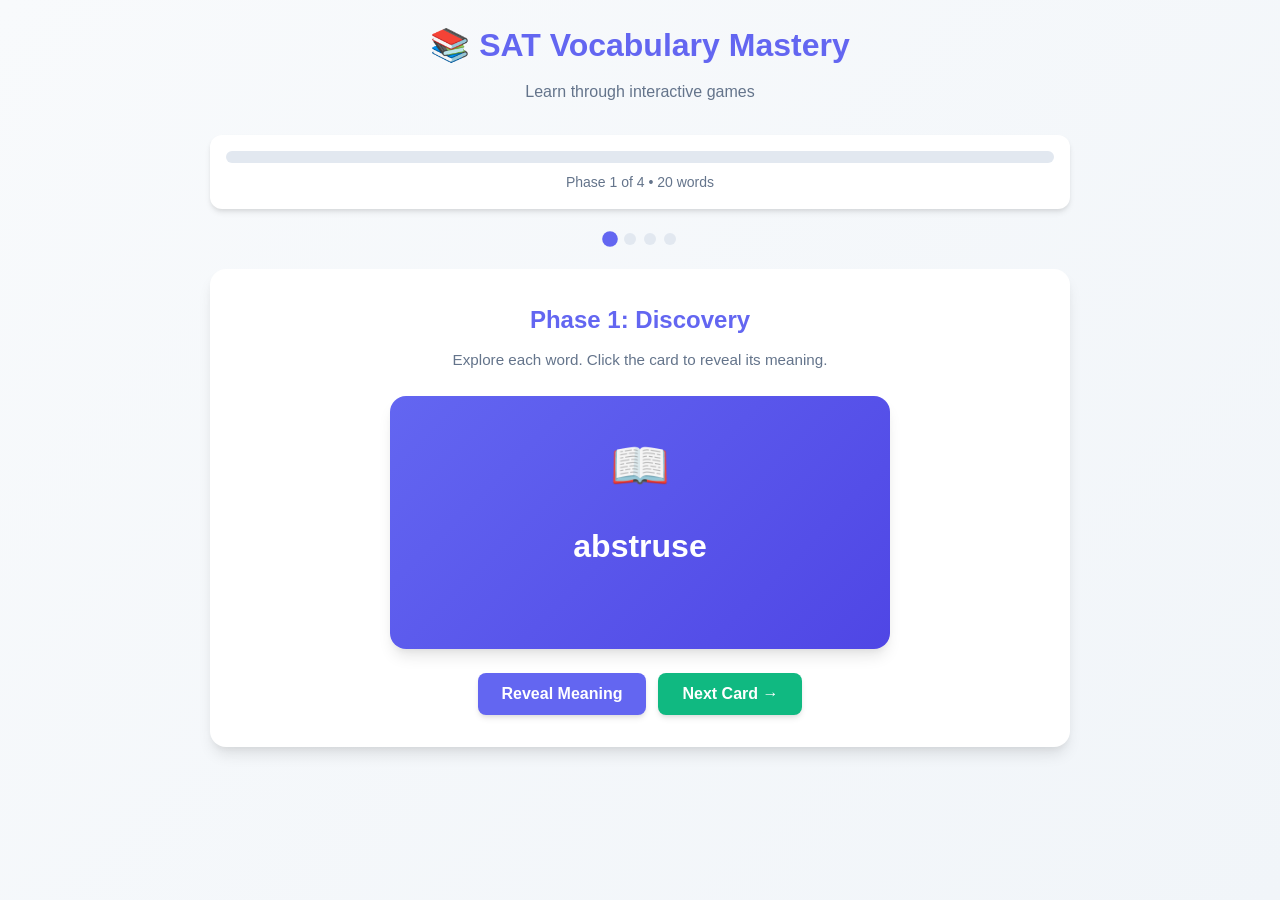
==== index.html @ adce5c11 "Initial commit: SAT vocabulary game with 4 learning phases - Phase 1: Discovery (flashcards with exa" ====
<!doctype html>
<html lang="en">
  <head>
    <meta charset="UTF-8" />
    <meta name="viewport" content="width=device-width, initial-scale=1.0" />
    <title>SAT Vocabulary Mastery</title>
    <style>
      * {
        margin: 0;
        padding: 0;
        box-sizing: border-box;
      }

      :root {
        --indigo: #6366f1;
        --indigo-dark: #4f46e5;
        --slate: #64748b;
        --slate-light: #94a3b8;
        --emerald: #10b981;
        --emerald-dark: #059669;
        --white: #ffffff;
        --gray-50: #f8fafc;
        --gray-100: #f1f5f9;
        --gray-200: #e2e8f0;
        --gray-800: #1e293b;
        --shadow:
          0 4px 6px -1px rgba(0, 0, 0, 0.1), 0 2px 4px -1px rgba(0, 0, 0, 0.06);
        --shadow-lg:
          0 10px 15px -3px rgba(0, 0, 0, 0.1),
          0 4px 6px -2px rgba(0, 0, 0, 0.05);
      }

      body {
        font-family:
          -apple-system, BlinkMacSystemFont, "Segoe UI", Roboto,
          "Helvetica Neue", Arial, sans-serif;
        background: linear-gradient(
          135deg,
          var(--gray-50) 0%,
          var(--gray-100) 100%
        );
        color: var(--gray-800);
        min-height: 100vh;
        line-height: 1.6;
      }

      .container {
        max-width: 900px;
        margin: 0 auto;
        padding: 20px;
      }

      header {
        text-align: center;
        margin-bottom: 30px;
      }

      h1 {
        color: var(--indigo);
        font-size: 2rem;
        margin-bottom: 8px;
      }

      .subtitle {
        color: var(--slate);
        font-size: 1rem;
      }

      .progress-container {
        background: var(--white);
        border-radius: 12px;
        padding: 16px;
        margin-bottom: 24px;
        box-shadow: var(--shadow);
      }

      .progress-bar {
        height: 12px;
        background: var(--gray-200);
        border-radius: 6px;
        overflow: hidden;
        margin-bottom: 8px;
      }

      .progress-fill {
        height: 100%;
        background: linear-gradient(90deg, var(--indigo), var(--emerald));
        border-radius: 6px;
        transition: width 0.4s ease;
        width: 0%;
      }

      .progress-text {
        text-align: center;
        color: var(--slate);
        font-size: 0.875rem;
        font-weight: 500;
      }

      .phase-indicator {
        display: flex;
        justify-content: center;
        gap: 8px;
        margin-bottom: 24px;
        flex-wrap: wrap;
      }

      .phase-dot {
        width: 12px;
        height: 12px;
        border-radius: 50%;
        background: var(--gray-200);
        transition: all 0.3s ease;
      }

      .phase-dot.active {
        background: var(--indigo);
        transform: scale(1.3);
      }

      .phase-dot.completed {
        background: var(--emerald);
      }

      .game-area {
        background: var(--white);
        border-radius: 16px;
        padding: 32px;
        box-shadow: var(--shadow-lg);
        min-height: 400px;
        margin-bottom: 24px;
      }

      .phase-title {
        color: var(--indigo);
        font-size: 1.5rem;
        margin-bottom: 8px;
        text-align: center;
      }

      .phase-description {
        color: var(--slate);
        text-align: center;
        margin-bottom: 24px;
        font-size: 0.95rem;
      }

      .btn {
        background: var(--indigo);
        color: var(--white);
        border: none;
        padding: 12px 24px;
        border-radius: 8px;
        font-size: 1rem;
        font-weight: 600;
        cursor: pointer;
        transition: all 0.2s ease;
        box-shadow: var(--shadow);
      }

      .btn:hover {
        background: var(--indigo-dark);
        transform: translateY(-2px);
        box-shadow: var(--shadow-lg);
      }

      .btn:active {
        transform: translateY(0);
      }

      .btn-secondary {
        background: var(--slate);
      }

      .btn-secondary:hover {
        background: var(--slate-light);
      }

      .btn-success {
        background: var(--emerald);
      }

      .btn-success:hover {
        background: var(--emerald-dark);
      }

      .btn:disabled {
        opacity: 0.5;
        cursor: not-allowed;
        transform: none;
      }

      .card-container {
        display: flex;
        justify-content: center;
        margin-bottom: 24px;
      }

      .flashcard {
        width: 100%;
        max-width: 500px;
        background: linear-gradient(
          135deg,
          var(--indigo) 0%,
          var(--indigo-dark) 100%
        );
        border-radius: 16px;
        padding: 32px;
        color: var(--white);
        text-align: center;
        cursor: pointer;
        transition:
          transform 0.3s ease,
          box-shadow 0.3s ease;
        box-shadow: var(--shadow-lg);
        min-height: 250px;
        display: flex;
        flex-direction: column;
        justify-content: center;
        align-items: center;
      }

      .flashcard:hover {
        transform: scale(1.02);
        box-shadow:
          0 20px 25px -5px rgba(0, 0, 0, 0.1),
          0 10px 10px -5px rgba(0, 0, 0, 0.04);
      }

      .flashcard-emoji {
        font-size: 3rem;
        margin-bottom: 16px;
      }

      .flashcard-word {
        font-size: 2rem;
        font-weight: 700;
        margin-bottom: 16px;
      }

      .flashcard-meaning {
        font-size: 1.1rem;
        opacity: 0;
        max-height: 0;
        overflow: hidden;
        transition:
          opacity 0.4s ease,
          max-height 0.4s ease;
      }

      .flashcard-meaning.revealed {
        opacity: 1;
        max-height: 200px;
      }

      .flashcard-examples {
        margin-top: 16px;
        padding-top: 12px;
        border-top: 1px solid rgba(255, 255, 255, 0.1);
        max-height: 0;
        overflow: hidden;
        opacity: 0;
        transition:
          opacity 0.4s ease,
          max-height 0.4s ease;
      }

      .flashcard-meaning.revealed + .flashcard-examples,
      .flashcard-examples.revealed {
        opacity: 1;
        max-height: 300px;
      }

      .example {
        font-size: 0.9rem;
        color: rgba(255, 255, 255, 0.7);
        font-style: italic;
        margin-bottom: 8px;
        padding: 8px 12px;
        background: rgba(255, 255, 255, 0.05);
        border-radius: 8px;
      }

      .matching-container {
        display: grid;
        grid-template-columns: 1fr 1fr;
        gap: 16px;
        margin-bottom: 24px;
      }

      @media (max-width: 640px) {
        .matching-container {
          grid-template-columns: 1fr;
        }
      }

      .matching-column {
        display: flex;
        flex-direction: column;
        gap: 12px;
      }

      .matching-item {
        background: var(--gray-50);
        border: 2px solid var(--gray-200);
        border-radius: 8px;
        padding: 12px 16px;
        cursor: pointer;
        transition: all 0.2s ease;
        text-align: center;
        font-weight: 500;
      }

      .matching-item:hover {
        border-color: var(--indigo);
        transform: translateY(-2px);
        box-shadow: var(--shadow);
      }

      .matching-item.selected {
        border-color: var(--indigo);
        background: var(--indigo);
        color: var(--white);
      }

      .matching-item.matched {
        border-color: var(--emerald);
        background: var(--emerald);
        color: var(--white);
        opacity: 0.6;
        pointer-events: none;
      }

      .sentence-container {
        background: var(--gray-50);
        border-radius: 12px;
        padding: 24px;
        margin-bottom: 24px;
      }

      .sentence-text {
        font-size: 1.1rem;
        line-height: 1.8;
        margin-bottom: 16px;
      }

      .blank-input {
        width: 100%;
        padding: 12px 16px;
        border: 2px solid var(--gray-200);
        border-radius: 8px;
        font-size: 1rem;
        transition: border-color 0.2s ease;
        margin-bottom: 16px;
      }

      .blank-input:focus {
        outline: none;
        border-color: var(--indigo);
      }

      .blank-input.correct {
        border-color: var(--emerald);
        background: #d1fae5;
      }

      .blank-input.incorrect {
        border-color: #ef4444;
        background: #fee2e2;
      }

      .quiz-option {
        background: var(--gray-50);
        border: 2px solid var(--gray-200);
        border-radius: 8px;
        padding: 16px;
        margin-bottom: 12px;
        cursor: pointer;
        transition: all 0.2s ease;
        font-weight: 500;
      }

      .quiz-option:hover {
        border-color: var(--indigo);
        transform: translateX(4px);
        box-shadow: var(--shadow);
      }

      .quiz-option.selected {
        border-color: var(--indigo);
        background: var(--indigo);
        color: var(--white);
      }

      .quiz-option.correct {
        border-color: var(--emerald);
        background: var(--emerald);
        color: var(--white);
      }

      .quiz-option.incorrect {
        border-color: #ef4444;
        background: #fee2e2;
        color: #991b1b;
      }

      .quiz-question {
        font-size: 1.2rem;
        margin-bottom: 16px;
        color: var(--gray-800);
      }

      .feedback {
        padding: 12px 16px;
        border-radius: 8px;
        margin-top: 16px;
        font-weight: 500;
        text-align: center;
        opacity: 0;
        transition: opacity 0.3s ease;
      }

      .feedback.show {
        opacity: 1;
      }

      .feedback.correct {
        background: #d1fae5;
        color: #065f46;
      }

      .feedback.incorrect {
        background: #fee2e2;
        color: #991b1b;
      }

      .controls {
        display: flex;
        justify-content: center;
        gap: 12px;
        margin-top: 24px;
        flex-wrap: wrap;
      }

      .report-container {
        text-align: center;
      }

      .score-circle {
        width: 150px;
        height: 150px;
        border-radius: 50%;
        background: conic-gradient(
          var(--emerald) calc(var(--score) * 1%),
          var(--gray-200) 0
        );
        margin: 0 auto 24px;
        display: flex;
        align-items: center;
        justify-content: center;
        position: relative;
      }

      .score-circle::before {
        content: "";
        position: absolute;
        width: 120px;
        height: 120px;
        background: var(--white);
        border-radius: 50%;
      }

      .score-value {
        position: relative;
        font-size: 2.5rem;
        font-weight: 700;
        color: var(--indigo);
      }

      .report-section {
        background: var(--gray-50);
        border-radius: 12px;
        padding: 20px;
        margin-bottom: 16px;
        text-align: left;
      }

      .report-section h3 {
        color: var(--indigo);
        margin-bottom: 12px;
        font-size: 1.1rem;
      }

      .word-to-review {
        background: var(--white);
        border-left: 4px solid #ef4444;
        padding: 8px 12px;
        margin-bottom: 8px;
        border-radius: 4px;
      }

      .error-message {
        background: #fee2e2;
        color: #991b1b;
        padding: 16px;
        border-radius: 8px;
        margin-bottom: 24px;
        text-align: center;
      }

      .loading {
        text-align: center;
        padding: 60px 20px;
        color: var(--slate);
      }

      .spinner {
        width: 40px;
        height: 40px;
        border: 4px solid var(--gray-200);
        border-top-color: var(--indigo);
        border-radius: 50%;
        margin: 0 auto 16px;
        animation: spin 1s linear infinite;
      }

      @keyframes spin {
        to {
          transform: rotate(360deg);
        }
      }

      .hidden {
        display: none;
      }

      @media (max-width: 640px) {
        h1 {
          font-size: 1.5rem;
        }
        .game-area {
          padding: 20px;
        }
        .flashcard-word {
          font-size: 1.5rem;
        }
      }
    </style>
  </head>
  <body>
    <div class="container">
      <header>
        <h1>📚 SAT Vocabulary Mastery</h1>
        <p class="subtitle">Learn through interactive games</p>
      </header>

      <div class="progress-container">
        <div class="progress-bar">
          <div class="progress-fill" id="progressFill"></div>
        </div>
        <div class="progress-text" id="progressText">Loading...</div>
      </div>

      <div class="phase-indicator" id="phaseIndicator">
        <div class="phase-dot" data-phase="1"></div>
        <div class="phase-dot" data-phase="2"></div>
        <div class="phase-dot" data-phase="3"></div>
        <div class="phase-dot" data-phase="4"></div>
      </div>

      <div class="game-area" id="gameArea">
        <div class="loading" id="loadingState">
          <div class="spinner"></div>
          <p>Loading vocabulary...</p>
        </div>

        <div class="error-message hidden" id="errorMessage">
          <p>
            Failed to load vocabulary data. Please make sure vocab.json exists.
          </p>
          <button class="btn btn-secondary" onclick="location.reload()">
            Retry
          </button>
        </div>

        <div id="phaseContent" class="hidden">
          <h2 class="phase-title" id="phaseTitle"></h2>
          <p class="phase-description" id="phaseDescription"></p>

          <div id="phase1Content" class="hidden">
            <div class="card-container">
              <div class="flashcard" id="flashcard">
                <div class="flashcard-emoji" id="flashcardEmoji">📖</div>
                <div class="flashcard-word" id="flashcardWord"></div>
                <div class="flashcard-meaning" id="flashcardMeaning"></div>
                <div class="flashcard-examples" id="flashcardExamples"></div>
              </div>
            </div>
            <div class="controls">
              <button class="btn" id="revealBtn">Reveal Meaning</button>
              <button class="btn btn-success" id="nextCardBtn">
                Next Card →
              </button>
            </div>
          </div>

          <div id="phase2Content" class="hidden">
            <div class="matching-container">
              <div class="matching-column" id="wordsColumn"></div>
              <div class="matching-column" id="definitionsColumn"></div>
            </div>
            <div class="feedback" id="matchingFeedback"></div>
            <div class="controls">
              <button class="btn btn-success" id="checkMatchBtn">
                Check Matches
              </button>
            </div>
          </div>

          <div id="phase3Content" class="hidden">
            <div class="sentence-container">
              <p class="sentence-text" id="sentenceText"></p>
              <input
                type="text"
                class="blank-input"
                id="blankInput"
                placeholder="Type the word..."
              />
              <div class="feedback" id="sentenceFeedback"></div>
            </div>
            <div class="controls">
              <button class="btn" id="checkSentenceBtn">Check Answer</button>
              <button class="btn btn-success" id="nextSentenceBtn">
                Next →
              </button>
            </div>
          </div>

          <div id="phase4Content" class="hidden">
            <div class="quiz-question" id="quizQuestion"></div>
            <div id="quizOptions"></div>
            <div class="feedback" id="quizFeedback"></div>
            <div class="controls">
              <button class="btn" id="nextQuizBtn">Next →</button>
            </div>
          </div>

          <div id="reportContent" class="hidden report-container">
            <div class="score-circle" id="scoreCircle">
              <span class="score-value" id="scoreValue">0%</span>
            </div>
            <h2 style="color: var(--indigo); margin-bottom: 16px">
              Final Report
            </h2>
            <div class="report-section">
              <h3>📊 Performance Summary</h3>
              <p id="summaryText"></p>
            </div>
            <div class="report-section" id="reviewSection">
              <h3>📝 Words to Review</h3>
              <div id="wordsToReview"></div>
            </div>
            <div class="controls">
              <button class="btn" onclick="location.reload()">
                Play Again
              </button>
            </div>
          </div>
        </div>
      </div>
    </div>

    <script>
      // Game State
      const state = {
        words: [],
        currentPhase: 1,
        currentIndex: 0,
        score: 0,
        totalQuestions: 0,
        wrongWords: [],
        phase1Data: null,
        phase2Matches: {},
        phase2Selected: null,
        phase2CorrectPairs: [],
        phase3Data: null,
        phase4Data: null,
        quizAnswered: false,
      };

      // Emoji mapping for flashcards
      const emojis = [
        "📖",
        "🎯",
        "💡",
        "📝",
        "🔍",
        "📚",
        "✏️",
        "🎓",
        "📊",
        "🌟",
      ];

      // Synonym pairs (simplified - in production would be more comprehensive)
      const synonymMap = {
        abase: ["degrade", "humiliate", "demean"],
        abate: ["reduce", "lessen", "diminish"],
        abdicate: ["renounce", "relinquish", "resign"],
        abduct: ["kidnap", "capture", "seize"],
        aberration: ["anomaly", "irregularity", "deviation"],
        abet: ["aid", "assist", "help"],
        abhor: ["detest", "hate", "loathe"],
        abide: ["tolerate", "endure", "remain"],
        abject: ["wretched", "pitiful", "miserable"],
        abjure: ["renounce", "reject", "forswear"],
        abnegation: ["denial", "renunciation", "self-denial"],
        abort: ["cancel", "terminate", "abandon"],
        abridge: ["shorten", "curtail", "condense"],
        abrogate: ["repeal", "revoke", "annul"],
        abscond: ["flee", "escape", "disappear"],
        absolution: ["pardon", "forgiveness", "release"],
        abstain: ["refrain", "forbear", "avoid"],
        abstruse: ["obscure", "esoteric", "arcane"],
        accede: ["agree", "consent", "assent"],
        accentuate: ["emphasize", "highlight", "stress"],
        accessible: ["obtainable", "reachable", "available"],
        acclaim: ["praise", "applause", "commendation"],
        accolade: ["award", "honor", "tribute"],
        accommodating: ["obliging", "helpful", "compliant"],
        accord: ["agreement", "concurrence", "harmony"],
        accost: ["confront", "approach", "address"],
        accretion: ["growth", "increase", "accumulation"],
        acerbic: ["bitter", "caustic", "sarcastic"],
        acquiesce: ["comply", "consent", "submit"],
        acrimony: ["bitterness", "rancor", "hostility"],
        acumen: ["insight", "keenness", "shrewdness"],
        acute: ["sharp", "keen", "intense"],
        adamant: ["inflexible", "unyielding", "obstinate"],
        adept: ["skilled", "proficient", "expert"],
        adhere: ["stick", "cling", "follow"],
        admonish: ["warn", "reprove", "chide"],
        adorn: ["decorate", "embellish", "ornament"],
        adroit: ["skillful", "dexterous", "clever"],
        adulation: ["flattery", "praise", "adoration"],
        adumbrate: ["outline", "sketch", "suggest"],
        adverse: ["unfavorable", "hostile", "harmful"],
        advocate: ["support", "defend", "promote"],
        aerial: ["airborne", "atmospheric", "elevated"],
        aesthetic: ["artistic", "beautiful", "pleasing"],
        affable: ["friendly", "amiable", "cordial"],
        affinity: ["attraction", "liking", "sympathy"],
        affluent: ["wealthy", "rich", "prosperous"],
        affront: ["insult", "offense", "slight"],
        aggrandize: ["increase", "augment", "enhance"],
        aggregate: ["total", "sum", "collection"],
        aggrieved: ["offended", "resentful", "injured"],
        agile: ["nimble", "quick", "spry"],
        agnostic: ["skeptical", "uncertain", "doubtful"],
        agriculture: ["farming", "cultivation", "husbandry"],
        aisle: ["passage", "corridor", "walkway"],
        alacrity: ["eagerness", "readiness", "promptness"],
        alias: ["pseudonym", "pen name", "assumed name"],
        allay: ["alleviate", "relieve", "soothe"],
        allege: ["claim", "assert", "maintain"],
        alleviate: ["relieve", "ease", "mitigate"],
        allocate: ["distribute", "assign", "apportion"],
        aloof: ["detached", "indifferent", "reserved"],
        altercation: ["quarrel", "argument", "dispute"],
        amalgamate: ["merge", "combine", "unite"],
        ambiguous: ["unclear", "vague", "equivocal"],
        ambivalent: ["conflicted", "uncertain", "indifferent"],
        ameliorate: ["improve", "better", "enhance"],
        amenable: ["compliant", "obliging", "willing"],
        amenity: ["facility", "convenience", "comfort"],
        amiable: ["friendly", "pleasant", "affable"],
        amicable: ["friendly", "peaceful", "harmonious"],
        amorous: ["loving", "affectionate", "romantic"],
        amorphous: ["shapeless", "formless", "vague"],
        anachronistic: ["outdated", "old-fashioned", "antiquated"],
        analgesic: ["painkiller", "anesthetic", "narcotic"],
        analogous: ["similar", "comparable", "equivalent"],
        anarchist: ["rebel", "radical", "insurgent"],
        anathema: ["curse", "detested thing", "abomination"],
        anecdote: ["story", "tale", "narrative"],
        anesthesia: ["numbness", "insensibility", "sedation"],
        anguish: ["torment", "agony", "distress"],
        animated: ["lively", "spirited", "energetic"],
        annex: ["attach", "add", "acquire"],
        annul: ["cancel", "void", "invalidate"],
        anomaly: ["irregularity", "abnormality", "deviation"],
        anonymous: ["unknown", "unidentified", "nameless"],
        antagonism: ["hostility", "opposition", "enmity"],
        antecedent: ["predecessor", "forerunner", "precursor"],
        antediluvian: ["ancient", "archaic", "primordial"],
        anthology: ["collection", "compilation", "assortment"],
        antipathy: ["dislike", "hatred", "aversion"],
        antiquated: ["old-fashioned", "outdated", "obsolete"],
        antiseptic: ["sterile", "clean", "germ-free"],
        antithesis: ["opposite", "contrary", "reverse"],
        anxiety: ["worry", "apprehension", "unease"],
        apathetic: ["indifferent", "unconcerned", "disinterested"],
        apocryphal: ["fictitious", "spurious", "false"],
        appalling: ["shocking", "horrifying", "dreadful"],
        appease: ["pacify", "placate", "satisfy"],
        appraise: ["evaluate", "assess", "estimate"],
        apprehend: ["arrest", "capture", "understand"],
        approbation: ["praise", "approval", "commendation"],
        appropriate: ["seize", "take", "acquire"],
        aquatic: ["water", "marine", "submarine"],
        arable: ["fertile", "cultivable", "farmable"],
        arbiter: ["judge", "mediator", "referee"],
        arbitrary: ["random", "capricious", "unpredictable"],
        arbitration: ["mediation", "negotiation", "conciliation"],
        arboreal: ["tree", "wooded", "forested"],
        arcane: ["mysterious", "obscure", "secret"],
        archaic: ["ancient", "old-fashioned", "antiquated"],
        archetypal: ["typical", "classic", "prototypical"],
        ardor: ["passion", "enthusiasm", "zeal"],
        arid: ["dry", "parched", "barren"],
        arrogate: ["claim", "seize", "appropriate"],
        artifact: ["relic", "antique", "curio"],
        artisan: ["craftsman", "artificer", "mechanic"],
        ascertain: ["determine", "discover", "find out"],
        ascetic: ["austere", "self-denying", "frugal"],
        ascribe: ["attribute", "assign", "credit"],
        aspersion: ["insult", "slander", "defamation"],
        aspire: ["desire", "aim", "strive"],
        assail: ["attack", "assault", "bombard"],
        assess: ["evaluate", "appraise", "estimate"],
        assiduous: ["diligent", "industrious", "sedulous"],
        assuage: ["relieve", "alleviate", "pacify"],
        astute: ["shrewd", "clever", "cunning"],
        asylum: ["refuge", "sanctuary", "haven"],
        atone: ["expiate", "make amends", "compensate"],
        atrophy: ["waste", "deteriorate", "degenerate"],
        attain: ["achieve", "accomplish", "reach"],
        attribute: ["characteristic", "quality", "trait"],
        atypical: ["unusual", "abnormal", "irregular"],
        audacious: ["bold", "daring", "reckless"],
        audible: ["hearable", "perceptible", "detectable"],
        augment: ["increase", "enlarge", "expand"],
        auspicious: ["favorable", "propitious", "promising"],
        austere: ["severe", "stern", "strict"],
        avarice: ["greed", "cupidity", "acquisitiveness"],
        avenge: ["retaliate", "revenge", "requite"],
        aversion: ["dislike", "hatred", "detestation"],
      };

      // Sentences for Phase 3
      const sentenceTemplates = [
        "The politician tried to {word} his opponent by spreading false rumors.",
        "She decided to {word} from eating sweets to improve her health.",
        "His {word} nature made him reluctant to accept help from others.",
        "The teacher will {word} the student's essay to determine its quality.",
        "To {word} means to renounce a position of power.",
        "The company plans to {word} its operations into new markets.",
        "His {word} remarks offended many people at the dinner.",
        "The artist used vibrant colors to {word} the beauty of the landscape.",
        "A {word} person is one who is friendly and easy to talk to.",
        "The scientist made an {word} discovery that challenged existing theories.",
      ];

      // Initialize
      async function init() {
        console.log("Initializing game...");
        try {
          await loadWords();
          console.log("Words loaded successfully, setting up event listeners");
          document.getElementById("loadingState").classList.add("hidden");
          document.getElementById("phaseContent").classList.remove("hidden");
          setupEventListeners();
          startPhase1();
        } catch (error) {
          console.error("Initialization failed:", error);
          document.getElementById("loadingState").classList.add("hidden");
          const errorEl = document.getElementById("errorMessage");
          errorEl.classList.remove("hidden");
          errorEl.innerHTML = `
            <p>❌ Failed to load vocabulary data.</p>
            <p style="font-size: 0.9rem; margin-top: 8px;">Error: ${error.message}</p>
            <p style="font-size: 0.85rem; margin-top: 8px; color: #64748b;">
              Make sure vocab.json is in the same folder as this HTML file.<br>
              Open browser console (F12) for more details.
            </p>
            <button class="btn btn-secondary" onclick="location.reload()" style="margin-top: 12px;">Retry</button>
          `;
        }
      }

      // Load words from JSON
      async function loadWords() {
        const controller = new AbortController();
        const timeoutId = setTimeout(() => controller.abort(), 5000); // 5 second timeout

        try {
          console.log("Attempting to fetch vocab.json...");
          const response = await fetch("vocab.json", {
            signal: controller.signal,
            cache: "force-cache",
          });
          clearTimeout(timeoutId);

          console.log("Response status:", response.status, response.statusText);

          if (!response.ok) {
            throw new Error(`HTTP error! status: ${response.status}`);
          }

          const data = await response.json();
          console.log("Loaded words:", data.length, "words");
          state.words = data;
          shuffleArray(state.words);
          console.log("Words shuffled, ready to start");
        } catch (error) {
          clearTimeout(timeoutId);
          console.error("Failed to load words:", error);
          throw error;
        }
      }

      // Fisher-Yates shuffle
      function shuffleArray(array) {
        for (let i = array.length - 1; i > 0; i--) {
          const j = Math.floor(Math.random() * (i + 1));
          [array[i], array[j]] = [array[j], array[i]];
        }
      }

      // Update progress
      function updateProgress() {
        const progress = Math.min(((state.currentPhase - 1) / 4) * 100, 100);
        document.getElementById("progressFill").style.width = progress + "%";
        document.getElementById("progressText").textContent =
          state.currentPhase <= 4
            ? `Phase ${state.currentPhase} of 4 • ${state.words.length} words`
            : `Report • ${state.words.length} words`;

        document.querySelectorAll(".phase-dot").forEach((dot, index) => {
          dot.classList.remove("active", "completed");
          if (index + 1 === state.currentPhase) {
            dot.classList.add("active");
          } else if (index + 1 < state.currentPhase) {
            dot.classList.add("completed");
          }
        });
      }

      // Show phase content
      function showPhase(phaseNumber) {
        document
          .querySelectorAll('[id^="phase"][id$="Content"]:not(#phaseContent)')
          .forEach((el) => {
            el.classList.add("hidden");
          });
        document.getElementById("reportContent").classList.add("hidden");

        if (phaseNumber === 5) {
          document.getElementById("reportContent").classList.remove("hidden");
        } else {
          const phaseEl = document.getElementById(`phase${phaseNumber}Content`);
          if (phaseEl) phaseEl.classList.remove("hidden");
        }
        state.currentPhase = phaseNumber;
        updateProgress();
      }

      // Phase 1: Discovery Flashcards
      function startPhase1() {
        state.currentIndex = 0;
        showPhase(1);
        document.getElementById("phaseTitle").textContent =
          "Phase 1: Discovery";
        document.getElementById("phaseDescription").textContent =
          "Explore each word. Click the card to reveal its meaning.";
        showFlashcard();
      }

      function showFlashcard() {
        if (state.currentIndex >= state.words.length) {
          startPhase2();
          return;
        }

        const word = state.words[state.currentIndex];
        const emoji = emojis[state.currentIndex % emojis.length];

        document.getElementById("flashcardEmoji").textContent = emoji;
        document.getElementById("flashcardWord").textContent = word.word;
        document.getElementById("flashcardMeaning").textContent = word.meaning;

        // Show examples
        const examplesEl = document.getElementById("flashcardExamples");
        examplesEl.innerHTML = word.examples
          .map((ex) => `<div class="example">"${ex}"</div>`)
          .join("");

        document
          .getElementById("flashcardMeaning")
          .classList.remove("revealed");
        document.getElementById("revealBtn").textContent = "Reveal Meaning";
      }

      function revealMeaning() {
        const meaningEl = document.getElementById("flashcardMeaning");
        const examplesEl = document.getElementById("flashcardExamples");
        const btn = document.getElementById("revealBtn");

        if (meaningEl.classList.contains("revealed")) {
          meaningEl.classList.remove("revealed");
          examplesEl.classList.remove("revealed");
          btn.textContent = "Reveal Meaning";
        } else {
          meaningEl.classList.add("revealed");
          examplesEl.classList.add("revealed");
          btn.textContent = "Hide Meaning";
        }
      }

      function nextFlashcard() {
        state.currentIndex++;
        showFlashcard();
      }

      // Phase 2: Match Maker
      function startPhase2() {
        state.currentIndex = 0;
        state.phase2Matches = {};
        state.phase2Selected = null;
        showPhase(2);

        document.getElementById("phaseTitle").textContent =
          "Phase 2: Match Maker";
        document.getElementById("phaseDescription").textContent =
          "Match each word to one of its synonyms. Click a word, then click its synonym.";

        renderMatchingGame();
      }

      function renderMatchingGame() {
        const wordsColumn = document.getElementById("wordsColumn");
        const defsColumn = document.getElementById("definitionsColumn");

        wordsColumn.innerHTML = "";
        defsColumn.innerHTML = "";

        const wordsSubset = state.words.slice(0, 8);

        // Create pairs: each word with one randomly selected synonym
        const correctPairs = wordsSubset.map((wordObj) => ({
          word: wordObj.word,
          synonym:
            wordObj.synonyms[
              Math.floor(Math.random() * wordObj.synonyms.length)
            ],
        }));

        // Collect all synonyms from the full word list for wrong options
        const allSynonyms = state.words.flatMap((w) => w.synonyms);
        const wrongSynonyms = allSynonyms
          .filter((syn) => !correctPairs.some((cp) => cp.synonym === syn))
          .sort(() => Math.random() - 0.5)
          .slice(0, 8); // Add 8 wrong options

        // Combine and shuffle right column
        const rightColumn = [
          ...correctPairs.map((cp) => cp.synonym),
          ...wrongSynonyms,
        ];
        const shuffledRight = rightColumn.sort(() => Math.random() - 0.5);

        // Render words (left column)
        wordsSubset.forEach((wordObj, index) => {
          const wordEl = document.createElement("div");
          wordEl.className = "matching-item";
          wordEl.textContent = wordObj.word;
          wordEl.dataset.word = wordObj.word;
          wordEl.dataset.index = index;
          wordEl.addEventListener("click", () => selectWord(wordEl));
          wordsColumn.appendChild(wordEl);
        });

        // Render synonyms (right column)
        shuffledRight.forEach((synonym, index) => {
          const synEl = document.createElement("div");
          synEl.className = "matching-item";
          synEl.textContent = synonym;
          synEl.dataset.synonym = synonym;
          synEl.dataset.index = index;
          synEl.addEventListener("click", () => selectDefinition(synEl));
          defsColumn.appendChild(synEl);
        });
      }

      function selectWord(element) {
        document
          .querySelectorAll("#wordsColumn .matching-item")
          .forEach((el) => {
            el.classList.remove("selected");
          });
        element.classList.add("selected");
        state.phase2Selected = element.dataset.word;
      }

      function selectDefinition(element) {
        if (!state.phase2Selected) {
          showFeedback(
            "matchingFeedback",
            "Please select a word first.",
            false,
          );
          return;
        }

        // Find the correct pair for the selected word
        const correctPair = state.phase2CorrectPairs.find(
          (cp) => cp.word === state.phase2Selected,
        );

        if (correctPair && element.dataset.synonym === correctPair.synonym) {
          state.phase2Matches[state.phase2Selected] = true;
          element.classList.add("matched");
          document
            .querySelector(`[data-word="${state.phase2Selected}"]`)
            .classList.add("matched");
          showFeedback("matchingFeedback", "Correct!", true);
        } else {
          showFeedback(
            "matchingFeedback",
            "Not quite right. Try again!",
            false,
          );
        }

        document
          .querySelectorAll("#wordsColumn .matching-item")
          .forEach((el) => {
            el.classList.remove("selected");
          });
        state.phase2Selected = null;

        if (
          Object.keys(state.phase2Matches).length ===
          Math.min(8, state.words.length)
        ) {
          setTimeout(startPhase3, 1000);
        }
      }

      function showFeedback(elementId, message, isCorrect) {
        const feedback = document.getElementById(elementId);
        feedback.textContent = message;
        feedback.className =
          "feedback show " + (isCorrect ? "correct" : "incorrect");
        setTimeout(() => {
          feedback.classList.remove("show");
        }, 2000);
      }

      // Phase 3: Context Mastery
      function startPhase3() {
        state.currentIndex = 0;
        showPhase(3);

        document.getElementById("phaseTitle").textContent =
          "Phase 3: Context Mastery";
        document.getElementById("phaseDescription").textContent =
          "Fill in the blank with the correct word from the context.";
        showSentence();
      }

      function showSentence() {
        if (state.currentIndex >= state.words.length) {
          startPhase4();
          return;
        }

        const wordObj = state.words[state.currentIndex];
        state.phase3Data = wordObj;

        // Pick a random example sentence
        const example =
          wordObj.examples[Math.floor(Math.random() * wordObj.examples.length)];
        // Replace the word with a blank (case-insensitive)
        const sentence = example.replace(
          new RegExp(wordObj.word, "gi"),
          "_____",
        );

        document.getElementById("sentenceText").innerHTML = sentence.replace(
          "_____",
          '<strong style="color: var(--indigo);">_____</strong>',
        );
        document.getElementById("blankInput").value = "";
        document.getElementById("blankInput").className = "blank-input";
        document.getElementById("blankInput").disabled = false;
        document.getElementById("sentenceFeedback").classList.remove("show");
        document.getElementById("checkSentenceBtn").disabled = false;
      }

      function checkSentence() {
        const input = document.getElementById("blankInput");
        const answer = input.value.trim().toLowerCase();
        const correct = state.phase3Data.word.toLowerCase();

        if (answer === correct) {
          input.className = "blank-input correct";
          showFeedback("sentenceFeedback", "Correct!", true);
          state.score++;
          input.disabled = true;
          document.getElementById("checkSentenceBtn").disabled = true;
        } else {
          input.className = "blank-input incorrect";
          showFeedback(
            "sentenceFeedback",
            `Incorrect. The answer was: ${correct}`,
            false,
          );
          state.wrongWords.push(state.phase3Data);
          setTimeout(() => {
            state.currentIndex++;
            showSentence();
          }, 2000);
        }
        state.totalQuestions++;
      }

      function nextSentence() {
        state.currentIndex++;
        showSentence();
      }

      // Phase 4: Synonym Sprint
      function startPhase4() {
        state.currentIndex = 0;
        showPhase(4);

        document.getElementById("phaseTitle").textContent =
          "Phase 4: Synonym Sprint";
        document.getElementById("phaseDescription").textContent =
          "Choose the word that is most similar in meaning.";
        showQuiz();
      }

      function showQuiz() {
        if (state.currentIndex >= state.words.length) {
          showReport();
          return;
        }

        state.quizAnswered = false;
        const wordObj = state.words[state.currentIndex];
        state.phase4Data = wordObj;

        document.getElementById("quizQuestion").textContent =
          `Which word is most similar to "${wordObj.word}"?`;

        const correctSynonym = wordObj.synonyms[0];
        const otherSynonyms = wordObj.synonyms.slice(1);
        const wrongOptions =
          otherSynonyms.length >= 3
            ? otherSynonyms.slice(0, 3)
            : generateWrongOptions(wordObj.word, 3 - otherSynonyms.length);

        const options = [correctSynonym, ...wrongOptions];
        shuffleArray(options);

        const optionsContainer = document.getElementById("quizOptions");
        optionsContainer.innerHTML = "";

        options.forEach((option) => {
          const optionEl = document.createElement("div");
          optionEl.className = "quiz-option";
          optionEl.textContent = option;
          optionEl.addEventListener("click", () =>
            selectQuizOption(optionEl, option, correctSynonym),
          );
          optionsContainer.appendChild(optionEl);
        });

        document.getElementById("quizFeedback").classList.remove("show");
        document.getElementById("nextQuizBtn").disabled = true;
      }

      function generateWrongOptions(correctWord, count) {
        const allWords = state.words
          .filter((w) => w.word !== correctWord)
          .flatMap((w) => w.synonyms);
        const shuffled = allWords.sort(() => Math.random() - 0.5);
        return shuffled.slice(0, count);
      }

      function selectQuizOption(element, selected, correct) {
        if (state.quizAnswered) return;
        state.quizAnswered = true;

        document.querySelectorAll(".quiz-option").forEach((opt) => {
          opt.style.pointerEvents = "none";
        });

        const isCorrect = selected === correct;
        element.classList.add(isCorrect ? "correct" : "incorrect");

        if (!isCorrect) {
          document.querySelectorAll(".quiz-option").forEach((opt) => {
            if (opt.textContent === correct) {
              opt.classList.add("correct");
            }
          });
          state.wrongWords.push(state.phase4Data);
        } else {
          state.score++;
        }
        state.totalQuestions++;

        const feedback = document.getElementById("quizFeedback");
        feedback.textContent = isCorrect
          ? "Correct!"
          : `Incorrect. The answer was: ${correct}`;
        feedback.className =
          "feedback show " + (isCorrect ? "correct" : "incorrect");
        document.getElementById("nextQuizBtn").disabled = false;
      }

      function nextQuiz() {
        state.currentIndex++;
        showQuiz();
      }

      // Final Report
      function showReport() {
        showPhase(5);
        document.getElementById("phaseTitle").textContent = "";
        document.getElementById("phaseDescription").textContent = "";

        const percentage = Math.round(
          (state.score / state.totalQuestions) * 100,
        );
        document.getElementById("scoreValue").textContent = percentage + "%";
        document
          .getElementById("scoreCircle")
          .style.setProperty("--score", percentage / 100);

        let summary = "";
        if (percentage >= 90) {
          summary = "Outstanding! You have mastered these vocabulary words.";
        } else if (percentage >= 70) {
          summary =
            "Great job! You have a good grasp of these words, but some need more practice.";
        } else if (percentage >= 50) {
          summary = "Good effort! Keep practicing to improve your vocabulary.";
        } else {
          summary = "Keep learning! Review the words below and try again.";
        }
        document.getElementById("summaryText").textContent = summary;

        const reviewSection = document.getElementById("reviewSection");
        const wordsToReview = document.getElementById("wordsToReview");

        if (state.wrongWords.length === 0) {
          reviewSection.style.display = "none";
        } else {
          reviewSection.style.display = "block";
          wordsToReview.innerHTML = "";
          const uniqueWords = [...new Set(state.wrongWords.map((w) => w.word))];
          uniqueWords.forEach((word) => {
            const wordObj = state.words.find((w) => w.word === word);
            const div = document.createElement("div");
            div.className = "word-to-review";
            div.innerHTML = `<strong>${word}</strong>: ${wordObj.meaning}`;
            wordsToReview.appendChild(div);
          });
        }
      }

      // Event Listeners
      function setupEventListeners() {
        document
          .getElementById("flashcard")
          .addEventListener("click", revealMeaning);
        document
          .getElementById("revealBtn")
          .addEventListener("click", revealMeaning);
        document
          .getElementById("nextCardBtn")
          .addEventListener("click", nextFlashcard);
        document
          .getElementById("checkMatchBtn")
          .addEventListener("click", () => {
            if (
              Object.keys(state.phase2Matches).length ===
              Math.min(8, state.words.length)
            ) {
              setTimeout(startPhase3, 500);
            } else {
              showFeedback(
                "matchingFeedback",
                "Match all words to continue!",
                false,
              );
            }
          });
        document
          .getElementById("checkSentenceBtn")
          .addEventListener("click", checkSentence);
        document
          .getElementById("nextSentenceBtn")
          .addEventListener("click", nextSentence);
        document
          .getElementById("blankInput")
          .addEventListener("keypress", (e) => {
            if (e.key === "Enter") checkSentence();
          });
        document
          .getElementById("nextQuizBtn")
          .addEventListener("click", nextQuiz);
      }

      // Start the game
      init();
    </script>
  </body>
</html>
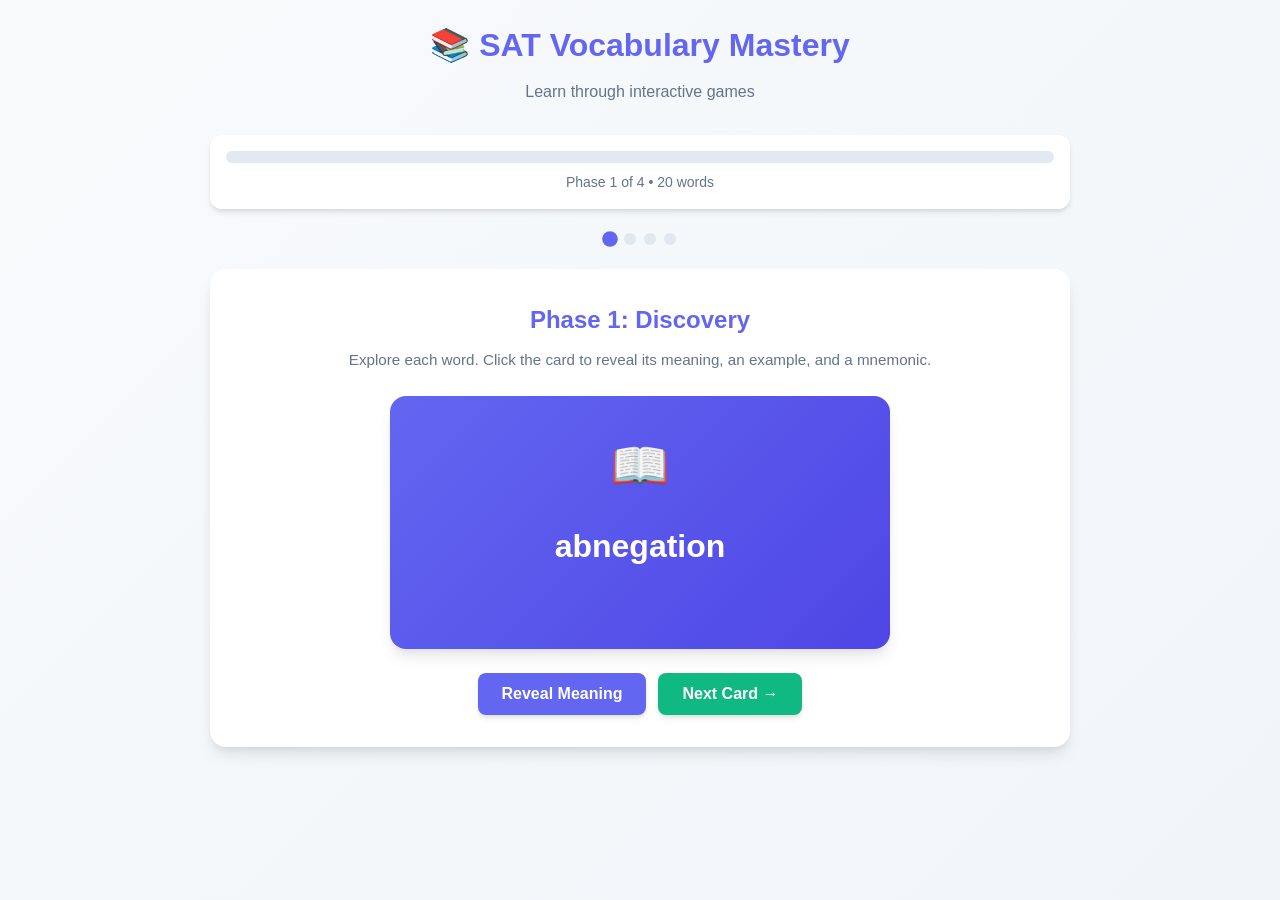
==== commit e7a0f3c5: "more" ====
--- a/index.html
+++ b/index.html
@@ -281,6 +281,27 @@
         border-radius: 8px;
       }
 
+      .mnemonic {
+        font-size: 0.9rem;
+        color: #facc15;
+        margin-top: 4px;
+        padding: 8px 12px;
+        background: rgba(0, 0, 0, 0.15);
+        border-radius: 8px;
+        font-weight: 600;
+      }
+
+      .flashcard-mnemonic {
+        margin-top: 12px;
+        padding: 10px 14px;
+        background: rgba(250, 204, 21, 0.1);
+        border-left: 3px solid #facc15;
+        border-radius: 6px;
+        font-size: 0.95rem;
+        color: #fef08a;
+        font-style: italic;
+      }
+
       .matching-container {
         display: grid;
         grid-template-columns: 1fr 1fr;
@@ -329,6 +350,25 @@
         color: var(--white);
         opacity: 0.6;
         pointer-events: none;
+      }
+
+      .matching-item.incorrect {
+        border-color: #ef4444;
+        background: #fee2e2;
+        animation: shake 0.4s ease;
+      }
+
+      @keyframes shake {
+        0%,
+        100% {
+          transform: translateX(0);
+        }
+        25% {
+          transform: translateX(-4px);
+        }
+        75% {
+          transform: translateX(4px);
+        }
       }
 
       .sentence-container {
@@ -629,6 +669,9 @@
               <div class="feedback" id="sentenceFeedback"></div>
             </div>
             <div class="controls">
+              <button class="btn btn-secondary" id="prevSentenceBtn">
+                ← Back
+              </button>
               <button class="btn" id="checkSentenceBtn">Check Answer</button>
               <button class="btn btn-success" id="nextSentenceBtn">
                 Next →
@@ -682,6 +725,8 @@
         phase1Data: null,
         phase2Matches: {},
         phase2Selected: null,
+        phase2Offset: 0,
+        phase2CurrentBatchSize: 0,
         phase2CorrectPairs: [],
         phase3Data: null,
         phase4Data: null,
@@ -972,7 +1017,7 @@
         document.getElementById("phaseTitle").textContent =
           "Phase 1: Discovery";
         document.getElementById("phaseDescription").textContent =
-          "Explore each word. Click the card to reveal its meaning.";
+          "Explore each word. Click the card to reveal its meaning, an example, and a mnemonic.";
         showFlashcard();
       }
 
@@ -989,11 +1034,15 @@
         document.getElementById("flashcardWord").textContent = word.word;
         document.getElementById("flashcardMeaning").textContent = word.meaning;
 
-        // Show examples
+        // Show one example + mnemonic (both hidden until meaning revealed)
         const examplesEl = document.getElementById("flashcardExamples");
-        examplesEl.innerHTML = word.examples
-          .map((ex) => `<div class="example">"${ex}"</div>`)
-          .join("");
+        const example =
+          word.examples && word.examples.length ? word.examples[0] : "";
+        const mnemonic = word.mnemonic || "";
+        examplesEl.innerHTML = `
+          ${example ? `<div class="example">"${example}"</div>` : ""}
+          ${mnemonic ? `<div class="mnemonic">${mnemonic}</div>` : ""}
+        `;
 
         document
           .getElementById("flashcardMeaning")
@@ -1027,14 +1076,25 @@
         state.currentIndex = 0;
         state.phase2Matches = {};
         state.phase2Selected = null;
+        state.phase2Offset = 0;
+        state.phase2CurrentBatchSize = 0;
         showPhase(2);
 
         document.getElementById("phaseTitle").textContent =
           "Phase 2: Match Maker";
         document.getElementById("phaseDescription").textContent =
-          "Match each word to one of its synonyms. Click a word, then click its synonym.";
+          "Match each word to one of its synonyms. Click a word, then click its synonym card.";
 
         renderMatchingGame();
+      }
+
+      function getPhase2Definition(wordObj) {
+        const key = (wordObj.word || "").toLowerCase();
+        const synonyms = synonymMap[key];
+        if (synonyms && synonyms.length) {
+          return synonyms.join(", ");
+        }
+        return wordObj.meaning || "";
       }
 
       function renderMatchingGame() {
@@ -1044,30 +1104,23 @@
         wordsColumn.innerHTML = "";
         defsColumn.innerHTML = "";
 
-        const wordsSubset = state.words.slice(0, 8);
-
-        // Create pairs: each word with one randomly selected synonym
-        const correctPairs = wordsSubset.map((wordObj) => ({
-          word: wordObj.word,
-          synonym:
-            wordObj.synonyms[
-              Math.floor(Math.random() * wordObj.synonyms.length)
-            ],
-        }));
-
-        // Collect all synonyms from the full word list for wrong options
-        const allSynonyms = state.words.flatMap((w) => w.synonyms);
-        const wrongSynonyms = allSynonyms
-          .filter((syn) => !correctPairs.some((cp) => cp.synonym === syn))
-          .sort(() => Math.random() - 0.5)
-          .slice(0, 8); // Add 8 wrong options
-
-        // Combine and shuffle right column
-        const rightColumn = [
-          ...correctPairs.map((cp) => cp.synonym),
-          ...wrongSynonyms,
-        ];
-        const shuffledRight = rightColumn.sort(() => Math.random() - 0.5);
+        const batchSize = 8;
+        const start = state.phase2Offset || 0;
+        const end = Math.min(start + batchSize, state.words.length);
+        const wordsSubset = state.words.slice(start, end);
+
+        if (!wordsSubset.length) {
+          startPhase3();
+          return;
+        }
+
+        state.phase2Matches = {};
+        state.phase2Selected = null;
+        state.phase2CurrentBatchSize = wordsSubset.length;
+
+        const defsSubset = wordsSubset
+          .map((w) => getPhase2Definition(w))
+          .sort(() => Math.random() - 0.5);
 
         // Render words (left column)
         wordsSubset.forEach((wordObj, index) => {
@@ -1081,14 +1134,14 @@
         });
 
         // Render synonyms (right column)
-        shuffledRight.forEach((synonym, index) => {
-          const synEl = document.createElement("div");
-          synEl.className = "matching-item";
-          synEl.textContent = synonym;
-          synEl.dataset.synonym = synonym;
-          synEl.dataset.index = index;
-          synEl.addEventListener("click", () => selectDefinition(synEl));
-          defsColumn.appendChild(synEl);
+        defsSubset.forEach((def, index) => {
+          const defEl = document.createElement("div");
+          defEl.className = "matching-item";
+          defEl.textContent = def;
+          defEl.dataset.definition = def;
+          defEl.dataset.index = index;
+          defEl.addEventListener("click", () => selectDefinition(defEl));
+          defsColumn.appendChild(defEl);
         });
       }
 
@@ -1112,24 +1165,37 @@
           return;
         }
 
-        // Find the correct pair for the selected word
-        const correctPair = state.phase2CorrectPairs.find(
-          (cp) => cp.word === state.phase2Selected,
+        const wordObj = state.words.find(
+          (w) => w.word === state.phase2Selected,
         );
-
-        if (correctPair && element.dataset.synonym === correctPair.synonym) {
+        const expectedDef = wordObj ? getPhase2Definition(wordObj) : "";
+        const wordEl = document.querySelector(
+          `#wordsColumn .matching-item[data-word="${state.phase2Selected}"]`,
+        );
+
+        if (expectedDef && element.dataset.definition === expectedDef) {
           state.phase2Matches[state.phase2Selected] = true;
           element.classList.add("matched");
-          document
-            .querySelector(`[data-word="${state.phase2Selected}"]`)
-            .classList.add("matched");
+          if (wordEl) {
+            wordEl.classList.add("matched");
+          }
           showFeedback("matchingFeedback", "Correct!", true);
         } else {
+          if (wordEl) {
+            wordEl.classList.add("incorrect");
+          }
+          element.classList.add("incorrect");
           showFeedback(
             "matchingFeedback",
             "Not quite right. Try again!",
             false,
           );
+          setTimeout(() => {
+            if (wordEl) {
+              wordEl.classList.remove("incorrect");
+            }
+            element.classList.remove("incorrect");
+          }, 1500);
         }
 
         document
@@ -1141,9 +1207,16 @@
 
         if (
           Object.keys(state.phase2Matches).length ===
-          Math.min(8, state.words.length)
+          state.phase2CurrentBatchSize
         ) {
-          setTimeout(startPhase3, 1000);
+          setTimeout(() => {
+            state.phase2Offset += state.phase2CurrentBatchSize;
+            if (state.phase2Offset >= state.words.length) {
+              startPhase3();
+            } else {
+              renderMatchingGame();
+            }
+          }, 800);
         }
       }
 
@@ -1178,24 +1251,30 @@
         const wordObj = state.words[state.currentIndex];
         state.phase3Data = wordObj;
 
-        // Pick a random example sentence
-        const example =
-          wordObj.examples[Math.floor(Math.random() * wordObj.examples.length)];
-        // Replace the word with a blank (case-insensitive)
-        const sentence = example.replace(
-          new RegExp(wordObj.word, "gi"),
-          "_____",
-        );
+        const template =
+          sentenceTemplates[state.currentIndex % sentenceTemplates.length];
+        const sentence = template.replace("{word}", "_____");
 
         document.getElementById("sentenceText").innerHTML = sentence.replace(
           "_____",
           '<strong style="color: var(--indigo);">_____</strong>',
         );
-        document.getElementById("blankInput").value = "";
-        document.getElementById("blankInput").className = "blank-input";
-        document.getElementById("blankInput").disabled = false;
-        document.getElementById("sentenceFeedback").classList.remove("show");
+
+        const input = document.getElementById("blankInput");
+        input.value = "";
+        input.className = "blank-input";
+        input.disabled = false;
+
+        const feedback = document.getElementById("sentenceFeedback");
+        feedback.classList.remove("show");
+        feedback.textContent = "";
+
         document.getElementById("checkSentenceBtn").disabled = false;
+
+        const prevBtn = document.getElementById("prevSentenceBtn");
+        if (prevBtn) {
+          prevBtn.disabled = state.currentIndex === 0;
+        }
       }
 
       function checkSentence() {
@@ -1225,9 +1304,63 @@
         state.totalQuestions++;
       }
 
+      function handleLetterInput() {
+        const input = document.getElementById("blankInput");
+        const feedback = document.getElementById("sentenceFeedback");
+
+        if (!state.phase3Data) return;
+
+        const typed = input.value.toLowerCase();
+        const correct = state.phase3Data.word.toLowerCase();
+
+        if (!typed) {
+          input.className = "blank-input";
+          feedback.classList.remove("show");
+          feedback.textContent = "";
+          return;
+        }
+
+        let mismatchIndex = -1;
+        const len = Math.min(typed.length, correct.length);
+        for (let i = 0; i < len; i++) {
+          if (typed[i] !== correct[i]) {
+            mismatchIndex = i;
+            break;
+          }
+        }
+
+        if (mismatchIndex === -1) {
+          // All typed letters match so far
+          feedback.textContent =
+            typed.length === 1
+              ? "First letter is correct."
+              : `Letters 1–${typed.length} are correct so far.`;
+          feedback.className = "feedback show correct";
+
+          if (typed.length === correct.length) {
+            input.className = "blank-input correct";
+          } else {
+            input.className = "blank-input";
+          }
+        } else {
+          feedback.textContent = `Letter ${
+            mismatchIndex + 1
+          } is incorrect. Keep trying.`;
+          feedback.className = "feedback show incorrect";
+          input.className = "blank-input incorrect";
+        }
+      }
+
       function nextSentence() {
         state.currentIndex++;
         showSentence();
+      }
+
+      function prevSentence() {
+        if (state.currentIndex > 0) {
+          state.currentIndex--;
+          showSentence();
+        }
       }
 
       // Phase 4: Synonym Sprint
@@ -1389,13 +1522,17 @@
           .addEventListener("click", () => {
             if (
               Object.keys(state.phase2Matches).length ===
-              Math.min(8, state.words.length)
+              state.phase2CurrentBatchSize
             ) {
-              setTimeout(startPhase3, 500);
+              showFeedback(
+                "matchingFeedback",
+                "All matches in this round are correct!",
+                true,
+              );
             } else {
               showFeedback(
                 "matchingFeedback",
-                "Match all words to continue!",
+                "Match all words in this round to continue!",
                 false,
               );
             }
@@ -1407,11 +1544,17 @@
           .getElementById("nextSentenceBtn")
           .addEventListener("click", nextSentence);
         document
+          .getElementById("prevSentenceBtn")
+          .addEventListener("click", prevSentence);
+        document
           .getElementById("blankInput")
           .addEventListener("keypress", (e) => {
             if (e.key === "Enter") checkSentence();
           });
         document
+          .getElementById("blankInput")
+          .addEventListener("input", handleLetterInput);
+        document
           .getElementById("nextQuizBtn")
           .addEventListener("click", nextQuiz);
       }
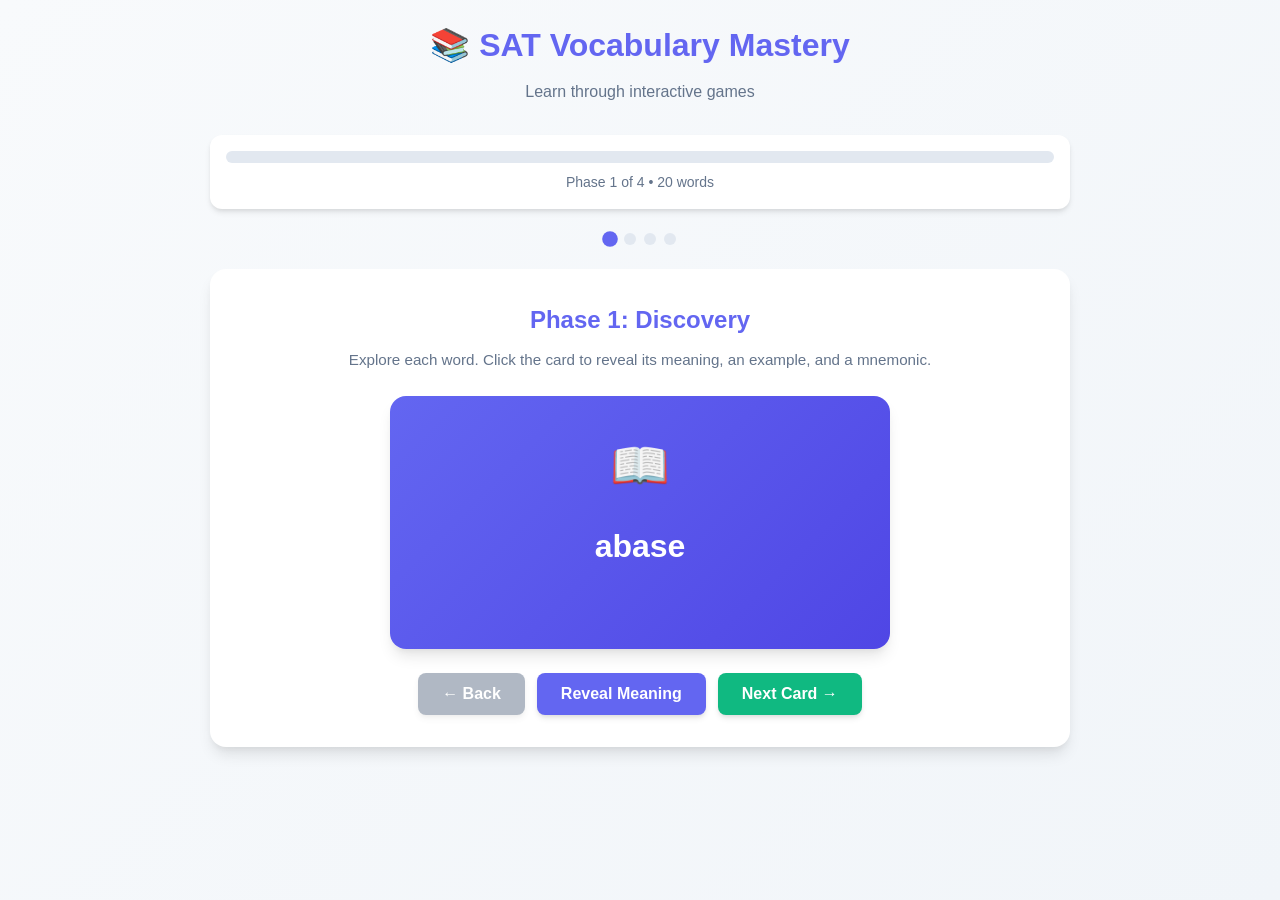
==== commit ca540857: "navigation" ====
--- a/index.html
+++ b/index.html
@@ -637,6 +637,7 @@
               </div>
             </div>
             <div class="controls">
+              <button class="btn btn-secondary" id="prevCardBtn">← Back</button>
               <button class="btn" id="revealBtn">Reveal Meaning</button>
               <button class="btn btn-success" id="nextCardBtn">
                 Next Card →
@@ -1010,6 +1011,27 @@
         updateProgress();
       }
 
+      // Allow jumping directly to any phase (after words are loaded)
+      function goToPhase(phaseNumber) {
+        if (!state.words || state.words.length === 0) return;
+        switch (phaseNumber) {
+          case 1:
+            startPhase1();
+            break;
+          case 2:
+            startPhase2();
+            break;
+          case 3:
+            startPhase3();
+            break;
+          case 4:
+            startPhase4();
+            break;
+          default:
+            break;
+        }
+      }
+
       // Phase 1: Discovery Flashcards
       function startPhase1() {
         state.currentIndex = 0;
@@ -1048,6 +1070,11 @@
           .getElementById("flashcardMeaning")
           .classList.remove("revealed");
         document.getElementById("revealBtn").textContent = "Reveal Meaning";
+
+        const prevBtn = document.getElementById("prevCardBtn");
+        if (prevBtn) {
+          prevBtn.disabled = state.currentIndex === 0;
+        }
       }
 
       function revealMeaning() {
@@ -1069,6 +1096,13 @@
       function nextFlashcard() {
         state.currentIndex++;
         showFlashcard();
+      }
+
+      function prevFlashcard() {
+        if (state.currentIndex > 0) {
+          state.currentIndex--;
+          showFlashcard();
+        }
       }
 
       // Phase 2: Match Maker
@@ -1514,6 +1548,9 @@
         document
           .getElementById("revealBtn")
           .addEventListener("click", revealMeaning);
+        document
+          .getElementById("prevCardBtn")
+          .addEventListener("click", prevFlashcard);
         document
           .getElementById("nextCardBtn")
           .addEventListener("click", nextFlashcard);
@@ -1557,6 +1594,15 @@
         document
           .getElementById("nextQuizBtn")
           .addEventListener("click", nextQuiz);
+
+        // Phase navigation: allow jumping directly to any phase
+        document.querySelectorAll(".phase-dot").forEach((dot) => {
+          const phase = parseInt(dot.getAttribute("data-phase"), 10);
+          if (!Number.isNaN(phase)) {
+            dot.style.cursor = "pointer";
+            dot.addEventListener("click", () => goToPhase(phase));
+          }
+        });
       }
 
       // Start the game
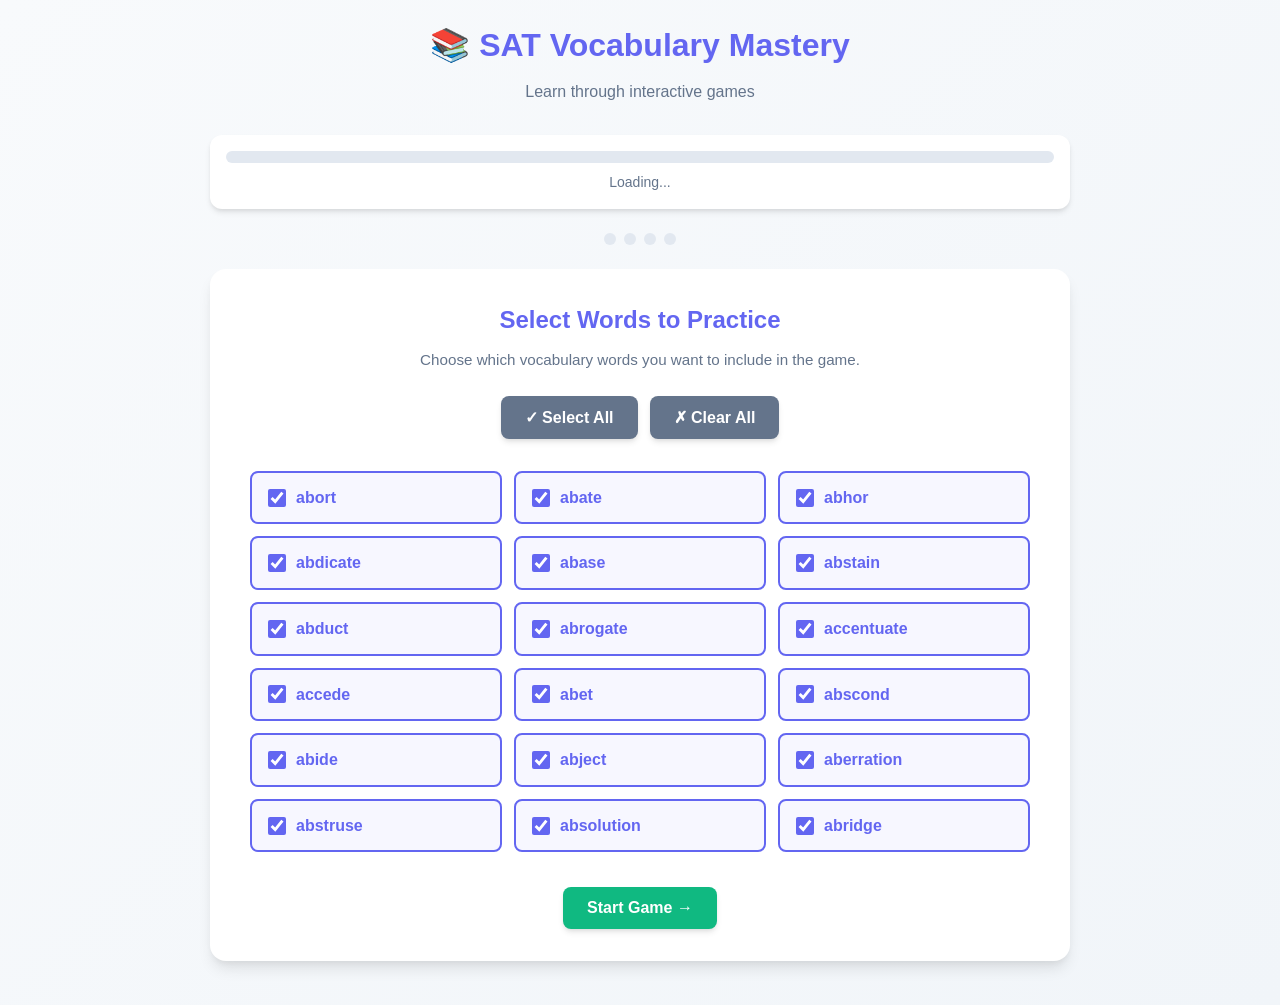
==== commit ec27d286: "choose page" ====
--- a/index.html
+++ b/index.html
@@ -4,588 +4,7 @@
     <meta charset="UTF-8" />
     <meta name="viewport" content="width=device-width, initial-scale=1.0" />
     <title>SAT Vocabulary Mastery</title>
-    <style>
-      * {
-        margin: 0;
-        padding: 0;
-        box-sizing: border-box;
-      }
-
-      :root {
-        --indigo: #6366f1;
-        --indigo-dark: #4f46e5;
-        --slate: #64748b;
-        --slate-light: #94a3b8;
-        --emerald: #10b981;
-        --emerald-dark: #059669;
-        --white: #ffffff;
-        --gray-50: #f8fafc;
-        --gray-100: #f1f5f9;
-        --gray-200: #e2e8f0;
-        --gray-800: #1e293b;
-        --shadow:
-          0 4px 6px -1px rgba(0, 0, 0, 0.1), 0 2px 4px -1px rgba(0, 0, 0, 0.06);
-        --shadow-lg:
-          0 10px 15px -3px rgba(0, 0, 0, 0.1),
-          0 4px 6px -2px rgba(0, 0, 0, 0.05);
-      }
-
-      body {
-        font-family:
-          -apple-system, BlinkMacSystemFont, "Segoe UI", Roboto,
-          "Helvetica Neue", Arial, sans-serif;
-        background: linear-gradient(
-          135deg,
-          var(--gray-50) 0%,
-          var(--gray-100) 100%
-        );
-        color: var(--gray-800);
-        min-height: 100vh;
-        line-height: 1.6;
-      }
-
-      .container {
-        max-width: 900px;
-        margin: 0 auto;
-        padding: 20px;
-      }
-
-      header {
-        text-align: center;
-        margin-bottom: 30px;
-      }
-
-      h1 {
-        color: var(--indigo);
-        font-size: 2rem;
-        margin-bottom: 8px;
-      }
-
-      .subtitle {
-        color: var(--slate);
-        font-size: 1rem;
-      }
-
-      .progress-container {
-        background: var(--white);
-        border-radius: 12px;
-        padding: 16px;
-        margin-bottom: 24px;
-        box-shadow: var(--shadow);
-      }
-
-      .progress-bar {
-        height: 12px;
-        background: var(--gray-200);
-        border-radius: 6px;
-        overflow: hidden;
-        margin-bottom: 8px;
-      }
-
-      .progress-fill {
-        height: 100%;
-        background: linear-gradient(90deg, var(--indigo), var(--emerald));
-        border-radius: 6px;
-        transition: width 0.4s ease;
-        width: 0%;
-      }
-
-      .progress-text {
-        text-align: center;
-        color: var(--slate);
-        font-size: 0.875rem;
-        font-weight: 500;
-      }
-
-      .phase-indicator {
-        display: flex;
-        justify-content: center;
-        gap: 8px;
-        margin-bottom: 24px;
-        flex-wrap: wrap;
-      }
-
-      .phase-dot {
-        width: 12px;
-        height: 12px;
-        border-radius: 50%;
-        background: var(--gray-200);
-        transition: all 0.3s ease;
-      }
-
-      .phase-dot.active {
-        background: var(--indigo);
-        transform: scale(1.3);
-      }
-
-      .phase-dot.completed {
-        background: var(--emerald);
-      }
-
-      .game-area {
-        background: var(--white);
-        border-radius: 16px;
-        padding: 32px;
-        box-shadow: var(--shadow-lg);
-        min-height: 400px;
-        margin-bottom: 24px;
-      }
-
-      .phase-title {
-        color: var(--indigo);
-        font-size: 1.5rem;
-        margin-bottom: 8px;
-        text-align: center;
-      }
-
-      .phase-description {
-        color: var(--slate);
-        text-align: center;
-        margin-bottom: 24px;
-        font-size: 0.95rem;
-      }
-
-      .btn {
-        background: var(--indigo);
-        color: var(--white);
-        border: none;
-        padding: 12px 24px;
-        border-radius: 8px;
-        font-size: 1rem;
-        font-weight: 600;
-        cursor: pointer;
-        transition: all 0.2s ease;
-        box-shadow: var(--shadow);
-      }
-
-      .btn:hover {
-        background: var(--indigo-dark);
-        transform: translateY(-2px);
-        box-shadow: var(--shadow-lg);
-      }
-
-      .btn:active {
-        transform: translateY(0);
-      }
-
-      .btn-secondary {
-        background: var(--slate);
-      }
-
-      .btn-secondary:hover {
-        background: var(--slate-light);
-      }
-
-      .btn-success {
-        background: var(--emerald);
-      }
-
-      .btn-success:hover {
-        background: var(--emerald-dark);
-      }
-
-      .btn:disabled {
-        opacity: 0.5;
-        cursor: not-allowed;
-        transform: none;
-      }
-
-      .card-container {
-        display: flex;
-        justify-content: center;
-        margin-bottom: 24px;
-      }
-
-      .flashcard {
-        width: 100%;
-        max-width: 500px;
-        background: linear-gradient(
-          135deg,
-          var(--indigo) 0%,
-          var(--indigo-dark) 100%
-        );
-        border-radius: 16px;
-        padding: 32px;
-        color: var(--white);
-        text-align: center;
-        cursor: pointer;
-        transition:
-          transform 0.3s ease,
-          box-shadow 0.3s ease;
-        box-shadow: var(--shadow-lg);
-        min-height: 250px;
-        display: flex;
-        flex-direction: column;
-        justify-content: center;
-        align-items: center;
-      }
-
-      .flashcard:hover {
-        transform: scale(1.02);
-        box-shadow:
-          0 20px 25px -5px rgba(0, 0, 0, 0.1),
-          0 10px 10px -5px rgba(0, 0, 0, 0.04);
-      }
-
-      .flashcard-emoji {
-        font-size: 3rem;
-        margin-bottom: 16px;
-      }
-
-      .flashcard-word {
-        font-size: 2rem;
-        font-weight: 700;
-        margin-bottom: 16px;
-      }
-
-      .flashcard-meaning {
-        font-size: 1.1rem;
-        opacity: 0;
-        max-height: 0;
-        overflow: hidden;
-        transition:
-          opacity 0.4s ease,
-          max-height 0.4s ease;
-      }
-
-      .flashcard-meaning.revealed {
-        opacity: 1;
-        max-height: 200px;
-      }
-
-      .flashcard-examples {
-        margin-top: 16px;
-        padding-top: 12px;
-        border-top: 1px solid rgba(255, 255, 255, 0.1);
-        max-height: 0;
-        overflow: hidden;
-        opacity: 0;
-        transition:
-          opacity 0.4s ease,
-          max-height 0.4s ease;
-      }
-
-      .flashcard-meaning.revealed + .flashcard-examples,
-      .flashcard-examples.revealed {
-        opacity: 1;
-        max-height: 300px;
-      }
-
-      .example {
-        font-size: 0.9rem;
-        color: rgba(255, 255, 255, 0.7);
-        font-style: italic;
-        margin-bottom: 8px;
-        padding: 8px 12px;
-        background: rgba(255, 255, 255, 0.05);
-        border-radius: 8px;
-      }
-
-      .mnemonic {
-        font-size: 0.9rem;
-        color: #facc15;
-        margin-top: 4px;
-        padding: 8px 12px;
-        background: rgba(0, 0, 0, 0.15);
-        border-radius: 8px;
-        font-weight: 600;
-      }
-
-      .flashcard-mnemonic {
-        margin-top: 12px;
-        padding: 10px 14px;
-        background: rgba(250, 204, 21, 0.1);
-        border-left: 3px solid #facc15;
-        border-radius: 6px;
-        font-size: 0.95rem;
-        color: #fef08a;
-        font-style: italic;
-      }
-
-      .matching-container {
-        display: grid;
-        grid-template-columns: 1fr 1fr;
-        gap: 16px;
-        margin-bottom: 24px;
-      }
-
-      @media (max-width: 640px) {
-        .matching-container {
-          grid-template-columns: 1fr;
-        }
-      }
-
-      .matching-column {
-        display: flex;
-        flex-direction: column;
-        gap: 12px;
-      }
-
-      .matching-item {
-        background: var(--gray-50);
-        border: 2px solid var(--gray-200);
-        border-radius: 8px;
-        padding: 12px 16px;
-        cursor: pointer;
-        transition: all 0.2s ease;
-        text-align: center;
-        font-weight: 500;
-      }
-
-      .matching-item:hover {
-        border-color: var(--indigo);
-        transform: translateY(-2px);
-        box-shadow: var(--shadow);
-      }
-
-      .matching-item.selected {
-        border-color: var(--indigo);
-        background: var(--indigo);
-        color: var(--white);
-      }
-
-      .matching-item.matched {
-        border-color: var(--emerald);
-        background: var(--emerald);
-        color: var(--white);
-        opacity: 0.6;
-        pointer-events: none;
-      }
-
-      .matching-item.incorrect {
-        border-color: #ef4444;
-        background: #fee2e2;
-        animation: shake 0.4s ease;
-      }
-
-      @keyframes shake {
-        0%,
-        100% {
-          transform: translateX(0);
-        }
-        25% {
-          transform: translateX(-4px);
-        }
-        75% {
-          transform: translateX(4px);
-        }
-      }
-
-      .sentence-container {
-        background: var(--gray-50);
-        border-radius: 12px;
-        padding: 24px;
-        margin-bottom: 24px;
-      }
-
-      .sentence-text {
-        font-size: 1.1rem;
-        line-height: 1.8;
-        margin-bottom: 16px;
-      }
-
-      .blank-input {
-        width: 100%;
-        padding: 12px 16px;
-        border: 2px solid var(--gray-200);
-        border-radius: 8px;
-        font-size: 1rem;
-        transition: border-color 0.2s ease;
-        margin-bottom: 16px;
-      }
-
-      .blank-input:focus {
-        outline: none;
-        border-color: var(--indigo);
-      }
-
-      .blank-input.correct {
-        border-color: var(--emerald);
-        background: #d1fae5;
-      }
-
-      .blank-input.incorrect {
-        border-color: #ef4444;
-        background: #fee2e2;
-      }
-
-      .quiz-option {
-        background: var(--gray-50);
-        border: 2px solid var(--gray-200);
-        border-radius: 8px;
-        padding: 16px;
-        margin-bottom: 12px;
-        cursor: pointer;
-        transition: all 0.2s ease;
-        font-weight: 500;
-      }
-
-      .quiz-option:hover {
-        border-color: var(--indigo);
-        transform: translateX(4px);
-        box-shadow: var(--shadow);
-      }
-
-      .quiz-option.selected {
-        border-color: var(--indigo);
-        background: var(--indigo);
-        color: var(--white);
-      }
-
-      .quiz-option.correct {
-        border-color: var(--emerald);
-        background: var(--emerald);
-        color: var(--white);
-      }
-
-      .quiz-option.incorrect {
-        border-color: #ef4444;
-        background: #fee2e2;
-        color: #991b1b;
-      }
-
-      .quiz-question {
-        font-size: 1.2rem;
-        margin-bottom: 16px;
-        color: var(--gray-800);
-      }
-
-      .feedback {
-        padding: 12px 16px;
-        border-radius: 8px;
-        margin-top: 16px;
-        font-weight: 500;
-        text-align: center;
-        opacity: 0;
-        transition: opacity 0.3s ease;
-      }
-
-      .feedback.show {
-        opacity: 1;
-      }
-
-      .feedback.correct {
-        background: #d1fae5;
-        color: #065f46;
-      }
-
-      .feedback.incorrect {
-        background: #fee2e2;
-        color: #991b1b;
-      }
-
-      .controls {
-        display: flex;
-        justify-content: center;
-        gap: 12px;
-        margin-top: 24px;
-        flex-wrap: wrap;
-      }
-
-      .report-container {
-        text-align: center;
-      }
-
-      .score-circle {
-        width: 150px;
-        height: 150px;
-        border-radius: 50%;
-        background: conic-gradient(
-          var(--emerald) calc(var(--score) * 1%),
-          var(--gray-200) 0
-        );
-        margin: 0 auto 24px;
-        display: flex;
-        align-items: center;
-        justify-content: center;
-        position: relative;
-      }
-
-      .score-circle::before {
-        content: "";
-        position: absolute;
-        width: 120px;
-        height: 120px;
-        background: var(--white);
-        border-radius: 50%;
-      }
-
-      .score-value {
-        position: relative;
-        font-size: 2.5rem;
-        font-weight: 700;
-        color: var(--indigo);
-      }
-
-      .report-section {
-        background: var(--gray-50);
-        border-radius: 12px;
-        padding: 20px;
-        margin-bottom: 16px;
-        text-align: left;
-      }
-
-      .report-section h3 {
-        color: var(--indigo);
-        margin-bottom: 12px;
-        font-size: 1.1rem;
-      }
-
-      .word-to-review {
-        background: var(--white);
-        border-left: 4px solid #ef4444;
-        padding: 8px 12px;
-        margin-bottom: 8px;
-        border-radius: 4px;
-      }
-
-      .error-message {
-        background: #fee2e2;
-        color: #991b1b;
-        padding: 16px;
-        border-radius: 8px;
-        margin-bottom: 24px;
-        text-align: center;
-      }
-
-      .loading {
-        text-align: center;
-        padding: 60px 20px;
-        color: var(--slate);
-      }
-
-      .spinner {
-        width: 40px;
-        height: 40px;
-        border: 4px solid var(--gray-200);
-        border-top-color: var(--indigo);
-        border-radius: 50%;
-        margin: 0 auto 16px;
-        animation: spin 1s linear infinite;
-      }
-
-      @keyframes spin {
-        to {
-          transform: rotate(360deg);
-        }
-      }
-
-      .hidden {
-        display: none;
-      }
-
-      @media (max-width: 640px) {
-        h1 {
-          font-size: 1.5rem;
-        }
-        .game-area {
-          padding: 20px;
-        }
-        .flashcard-word {
-          font-size: 1.5rem;
-        }
-      }
-    </style>
+    <link rel="stylesheet" href="styles.css" />
   </head>
   <body>
     <div class="container">
@@ -623,6 +42,29 @@
           </button>
         </div>
 
+        <!-- Word Selection Screen -->
+        <div id="wordSelectionContent" class="hidden">
+          <h2 class="phase-title">Select Words to Practice</h2>
+          <p class="phase-description">
+            Choose which vocabulary words you want to include in the game.
+          </p>
+          <div class="selection-controls">
+            <button class="btn btn-secondary" id="selectAllBtn">
+              ✓ Select All
+            </button>
+            <button class="btn btn-secondary" id="clearAllBtn">
+              ✗ Clear All
+            </button>
+          </div>
+          <div class="words-grid" id="wordsGrid"></div>
+          <div class="controls">
+            <button class="btn btn-success" id="startGameBtn">
+              Start Game →
+            </button>
+          </div>
+        </div>
+
+        <!-- Game Phases -->
         <div id="phaseContent" class="hidden">
           <h2 class="phase-title" id="phaseTitle"></h2>
           <p class="phase-description" id="phaseDescription"></p>
@@ -714,899 +156,6 @@
       </div>
     </div>
 
-    <script>
-      // Game State
-      const state = {
-        words: [],
-        currentPhase: 1,
-        currentIndex: 0,
-        score: 0,
-        totalQuestions: 0,
-        wrongWords: [],
-        phase1Data: null,
-        phase2Matches: {},
-        phase2Selected: null,
-        phase2Offset: 0,
-        phase2CurrentBatchSize: 0,
-        phase2CorrectPairs: [],
-        phase3Data: null,
-        phase4Data: null,
-        quizAnswered: false,
-      };
-
-      // Emoji mapping for flashcards
-      const emojis = [
-        "📖",
-        "🎯",
-        "💡",
-        "📝",
-        "🔍",
-        "📚",
-        "✏️",
-        "🎓",
-        "📊",
-        "🌟",
-      ];
-
-      // Synonym pairs (simplified - in production would be more comprehensive)
-      const synonymMap = {
-        abase: ["degrade", "humiliate", "demean"],
-        abate: ["reduce", "lessen", "diminish"],
-        abdicate: ["renounce", "relinquish", "resign"],
-        abduct: ["kidnap", "capture", "seize"],
-        aberration: ["anomaly", "irregularity", "deviation"],
-        abet: ["aid", "assist", "help"],
-        abhor: ["detest", "hate", "loathe"],
-        abide: ["tolerate", "endure", "remain"],
-        abject: ["wretched", "pitiful", "miserable"],
-        abjure: ["renounce", "reject", "forswear"],
-        abnegation: ["denial", "renunciation", "self-denial"],
-        abort: ["cancel", "terminate", "abandon"],
-        abridge: ["shorten", "curtail", "condense"],
-        abrogate: ["repeal", "revoke", "annul"],
-        abscond: ["flee", "escape", "disappear"],
-        absolution: ["pardon", "forgiveness", "release"],
-        abstain: ["refrain", "forbear", "avoid"],
-        abstruse: ["obscure", "esoteric", "arcane"],
-        accede: ["agree", "consent", "assent"],
-        accentuate: ["emphasize", "highlight", "stress"],
-        accessible: ["obtainable", "reachable", "available"],
-        acclaim: ["praise", "applause", "commendation"],
-        accolade: ["award", "honor", "tribute"],
-        accommodating: ["obliging", "helpful", "compliant"],
-        accord: ["agreement", "concurrence", "harmony"],
-        accost: ["confront", "approach", "address"],
-        accretion: ["growth", "increase", "accumulation"],
-        acerbic: ["bitter", "caustic", "sarcastic"],
-        acquiesce: ["comply", "consent", "submit"],
-        acrimony: ["bitterness", "rancor", "hostility"],
-        acumen: ["insight", "keenness", "shrewdness"],
-        acute: ["sharp", "keen", "intense"],
-        adamant: ["inflexible", "unyielding", "obstinate"],
-        adept: ["skilled", "proficient", "expert"],
-        adhere: ["stick", "cling", "follow"],
-        admonish: ["warn", "reprove", "chide"],
-        adorn: ["decorate", "embellish", "ornament"],
-        adroit: ["skillful", "dexterous", "clever"],
-        adulation: ["flattery", "praise", "adoration"],
-        adumbrate: ["outline", "sketch", "suggest"],
-        adverse: ["unfavorable", "hostile", "harmful"],
-        advocate: ["support", "defend", "promote"],
-        aerial: ["airborne", "atmospheric", "elevated"],
-        aesthetic: ["artistic", "beautiful", "pleasing"],
-        affable: ["friendly", "amiable", "cordial"],
-        affinity: ["attraction", "liking", "sympathy"],
-        affluent: ["wealthy", "rich", "prosperous"],
-        affront: ["insult", "offense", "slight"],
-        aggrandize: ["increase", "augment", "enhance"],
-        aggregate: ["total", "sum", "collection"],
-        aggrieved: ["offended", "resentful", "injured"],
-        agile: ["nimble", "quick", "spry"],
-        agnostic: ["skeptical", "uncertain", "doubtful"],
-        agriculture: ["farming", "cultivation", "husbandry"],
-        aisle: ["passage", "corridor", "walkway"],
-        alacrity: ["eagerness", "readiness", "promptness"],
-        alias: ["pseudonym", "pen name", "assumed name"],
-        allay: ["alleviate", "relieve", "soothe"],
-        allege: ["claim", "assert", "maintain"],
-        alleviate: ["relieve", "ease", "mitigate"],
-        allocate: ["distribute", "assign", "apportion"],
-        aloof: ["detached", "indifferent", "reserved"],
-        altercation: ["quarrel", "argument", "dispute"],
-        amalgamate: ["merge", "combine", "unite"],
-        ambiguous: ["unclear", "vague", "equivocal"],
-        ambivalent: ["conflicted", "uncertain", "indifferent"],
-        ameliorate: ["improve", "better", "enhance"],
-        amenable: ["compliant", "obliging", "willing"],
-        amenity: ["facility", "convenience", "comfort"],
-        amiable: ["friendly", "pleasant", "affable"],
-        amicable: ["friendly", "peaceful", "harmonious"],
-        amorous: ["loving", "affectionate", "romantic"],
-        amorphous: ["shapeless", "formless", "vague"],
-        anachronistic: ["outdated", "old-fashioned", "antiquated"],
-        analgesic: ["painkiller", "anesthetic", "narcotic"],
-        analogous: ["similar", "comparable", "equivalent"],
-        anarchist: ["rebel", "radical", "insurgent"],
-        anathema: ["curse", "detested thing", "abomination"],
-        anecdote: ["story", "tale", "narrative"],
-        anesthesia: ["numbness", "insensibility", "sedation"],
-        anguish: ["torment", "agony", "distress"],
-        animated: ["lively", "spirited", "energetic"],
-        annex: ["attach", "add", "acquire"],
-        annul: ["cancel", "void", "invalidate"],
-        anomaly: ["irregularity", "abnormality", "deviation"],
-        anonymous: ["unknown", "unidentified", "nameless"],
-        antagonism: ["hostility", "opposition", "enmity"],
-        antecedent: ["predecessor", "forerunner", "precursor"],
-        antediluvian: ["ancient", "archaic", "primordial"],
-        anthology: ["collection", "compilation", "assortment"],
-        antipathy: ["dislike", "hatred", "aversion"],
-        antiquated: ["old-fashioned", "outdated", "obsolete"],
-        antiseptic: ["sterile", "clean", "germ-free"],
-        antithesis: ["opposite", "contrary", "reverse"],
-        anxiety: ["worry", "apprehension", "unease"],
-        apathetic: ["indifferent", "unconcerned", "disinterested"],
-        apocryphal: ["fictitious", "spurious", "false"],
-        appalling: ["shocking", "horrifying", "dreadful"],
-        appease: ["pacify", "placate", "satisfy"],
-        appraise: ["evaluate", "assess", "estimate"],
-        apprehend: ["arrest", "capture", "understand"],
-        approbation: ["praise", "approval", "commendation"],
-        appropriate: ["seize", "take", "acquire"],
-        aquatic: ["water", "marine", "submarine"],
-        arable: ["fertile", "cultivable", "farmable"],
-        arbiter: ["judge", "mediator", "referee"],
-        arbitrary: ["random", "capricious", "unpredictable"],
-        arbitration: ["mediation", "negotiation", "conciliation"],
-        arboreal: ["tree", "wooded", "forested"],
-        arcane: ["mysterious", "obscure", "secret"],
-        archaic: ["ancient", "old-fashioned", "antiquated"],
-        archetypal: ["typical", "classic", "prototypical"],
-        ardor: ["passion", "enthusiasm", "zeal"],
-        arid: ["dry", "parched", "barren"],
-        arrogate: ["claim", "seize", "appropriate"],
-        artifact: ["relic", "antique", "curio"],
-        artisan: ["craftsman", "artificer", "mechanic"],
-        ascertain: ["determine", "discover", "find out"],
-        ascetic: ["austere", "self-denying", "frugal"],
-        ascribe: ["attribute", "assign", "credit"],
-        aspersion: ["insult", "slander", "defamation"],
-        aspire: ["desire", "aim", "strive"],
-        assail: ["attack", "assault", "bombard"],
-        assess: ["evaluate", "appraise", "estimate"],
-        assiduous: ["diligent", "industrious", "sedulous"],
-        assuage: ["relieve", "alleviate", "pacify"],
-        astute: ["shrewd", "clever", "cunning"],
-        asylum: ["refuge", "sanctuary", "haven"],
-        atone: ["expiate", "make amends", "compensate"],
-        atrophy: ["waste", "deteriorate", "degenerate"],
-        attain: ["achieve", "accomplish", "reach"],
-        attribute: ["characteristic", "quality", "trait"],
-        atypical: ["unusual", "abnormal", "irregular"],
-        audacious: ["bold", "daring", "reckless"],
-        audible: ["hearable", "perceptible", "detectable"],
-        augment: ["increase", "enlarge", "expand"],
-        auspicious: ["favorable", "propitious", "promising"],
-        austere: ["severe", "stern", "strict"],
-        avarice: ["greed", "cupidity", "acquisitiveness"],
-        avenge: ["retaliate", "revenge", "requite"],
-        aversion: ["dislike", "hatred", "detestation"],
-      };
-
-      // Sentences for Phase 3
-      const sentenceTemplates = [
-        "The politician tried to {word} his opponent by spreading false rumors.",
-        "She decided to {word} from eating sweets to improve her health.",
-        "His {word} nature made him reluctant to accept help from others.",
-        "The teacher will {word} the student's essay to determine its quality.",
-        "To {word} means to renounce a position of power.",
-        "The company plans to {word} its operations into new markets.",
-        "His {word} remarks offended many people at the dinner.",
-        "The artist used vibrant colors to {word} the beauty of the landscape.",
-        "A {word} person is one who is friendly and easy to talk to.",
-        "The scientist made an {word} discovery that challenged existing theories.",
-      ];
-
-      // Initialize
-      async function init() {
-        console.log("Initializing game...");
-        try {
-          await loadWords();
-          console.log("Words loaded successfully, setting up event listeners");
-          document.getElementById("loadingState").classList.add("hidden");
-          document.getElementById("phaseContent").classList.remove("hidden");
-          setupEventListeners();
-          startPhase1();
-        } catch (error) {
-          console.error("Initialization failed:", error);
-          document.getElementById("loadingState").classList.add("hidden");
-          const errorEl = document.getElementById("errorMessage");
-          errorEl.classList.remove("hidden");
-          errorEl.innerHTML = `
-            <p>❌ Failed to load vocabulary data.</p>
-            <p style="font-size: 0.9rem; margin-top: 8px;">Error: ${error.message}</p>
-            <p style="font-size: 0.85rem; margin-top: 8px; color: #64748b;">
-              Make sure vocab.json is in the same folder as this HTML file.<br>
-              Open browser console (F12) for more details.
-            </p>
-            <button class="btn btn-secondary" onclick="location.reload()" style="margin-top: 12px;">Retry</button>
-          `;
-        }
-      }
-
-      // Load words from JSON
-      async function loadWords() {
-        const controller = new AbortController();
-        const timeoutId = setTimeout(() => controller.abort(), 5000); // 5 second timeout
-
-        try {
-          console.log("Attempting to fetch vocab.json...");
-          const response = await fetch("vocab.json", {
-            signal: controller.signal,
-            cache: "force-cache",
-          });
-          clearTimeout(timeoutId);
-
-          console.log("Response status:", response.status, response.statusText);
-
-          if (!response.ok) {
-            throw new Error(`HTTP error! status: ${response.status}`);
-          }
-
-          const data = await response.json();
-          console.log("Loaded words:", data.length, "words");
-          state.words = data;
-          shuffleArray(state.words);
-          console.log("Words shuffled, ready to start");
-        } catch (error) {
-          clearTimeout(timeoutId);
-          console.error("Failed to load words:", error);
-          throw error;
-        }
-      }
-
-      // Fisher-Yates shuffle
-      function shuffleArray(array) {
-        for (let i = array.length - 1; i > 0; i--) {
-          const j = Math.floor(Math.random() * (i + 1));
-          [array[i], array[j]] = [array[j], array[i]];
-        }
-      }
-
-      // Update progress
-      function updateProgress() {
-        const progress = Math.min(((state.currentPhase - 1) / 4) * 100, 100);
-        document.getElementById("progressFill").style.width = progress + "%";
-        document.getElementById("progressText").textContent =
-          state.currentPhase <= 4
-            ? `Phase ${state.currentPhase} of 4 • ${state.words.length} words`
-            : `Report • ${state.words.length} words`;
-
-        document.querySelectorAll(".phase-dot").forEach((dot, index) => {
-          dot.classList.remove("active", "completed");
-          if (index + 1 === state.currentPhase) {
-            dot.classList.add("active");
-          } else if (index + 1 < state.currentPhase) {
-            dot.classList.add("completed");
-          }
-        });
-      }
-
-      // Show phase content
-      function showPhase(phaseNumber) {
-        document
-          .querySelectorAll('[id^="phase"][id$="Content"]:not(#phaseContent)')
-          .forEach((el) => {
-            el.classList.add("hidden");
-          });
-        document.getElementById("reportContent").classList.add("hidden");
-
-        if (phaseNumber === 5) {
-          document.getElementById("reportContent").classList.remove("hidden");
-        } else {
-          const phaseEl = document.getElementById(`phase${phaseNumber}Content`);
-          if (phaseEl) phaseEl.classList.remove("hidden");
-        }
-        state.currentPhase = phaseNumber;
-        updateProgress();
-      }
-
-      // Allow jumping directly to any phase (after words are loaded)
-      function goToPhase(phaseNumber) {
-        if (!state.words || state.words.length === 0) return;
-        switch (phaseNumber) {
-          case 1:
-            startPhase1();
-            break;
-          case 2:
-            startPhase2();
-            break;
-          case 3:
-            startPhase3();
-            break;
-          case 4:
-            startPhase4();
-            break;
-          default:
-            break;
-        }
-      }
-
-      // Phase 1: Discovery Flashcards
-      function startPhase1() {
-        state.currentIndex = 0;
-        showPhase(1);
-        document.getElementById("phaseTitle").textContent =
-          "Phase 1: Discovery";
-        document.getElementById("phaseDescription").textContent =
-          "Explore each word. Click the card to reveal its meaning, an example, and a mnemonic.";
-        showFlashcard();
-      }
-
-      function showFlashcard() {
-        if (state.currentIndex >= state.words.length) {
-          startPhase2();
-          return;
-        }
-
-        const word = state.words[state.currentIndex];
-        const emoji = emojis[state.currentIndex % emojis.length];
-
-        document.getElementById("flashcardEmoji").textContent = emoji;
-        document.getElementById("flashcardWord").textContent = word.word;
-        document.getElementById("flashcardMeaning").textContent = word.meaning;
-
-        // Show one example + mnemonic (both hidden until meaning revealed)
-        const examplesEl = document.getElementById("flashcardExamples");
-        const example =
-          word.examples && word.examples.length ? word.examples[0] : "";
-        const mnemonic = word.mnemonic || "";
-        examplesEl.innerHTML = `
-          ${example ? `<div class="example">"${example}"</div>` : ""}
-          ${mnemonic ? `<div class="mnemonic">${mnemonic}</div>` : ""}
-        `;
-
-        document
-          .getElementById("flashcardMeaning")
-          .classList.remove("revealed");
-        document.getElementById("revealBtn").textContent = "Reveal Meaning";
-
-        const prevBtn = document.getElementById("prevCardBtn");
-        if (prevBtn) {
-          prevBtn.disabled = state.currentIndex === 0;
-        }
-      }
-
-      function revealMeaning() {
-        const meaningEl = document.getElementById("flashcardMeaning");
-        const examplesEl = document.getElementById("flashcardExamples");
-        const btn = document.getElementById("revealBtn");
-
-        if (meaningEl.classList.contains("revealed")) {
-          meaningEl.classList.remove("revealed");
-          examplesEl.classList.remove("revealed");
-          btn.textContent = "Reveal Meaning";
-        } else {
-          meaningEl.classList.add("revealed");
-          examplesEl.classList.add("revealed");
-          btn.textContent = "Hide Meaning";
-        }
-      }
-
-      function nextFlashcard() {
-        state.currentIndex++;
-        showFlashcard();
-      }
-
-      function prevFlashcard() {
-        if (state.currentIndex > 0) {
-          state.currentIndex--;
-          showFlashcard();
-        }
-      }
-
-      // Phase 2: Match Maker
-      function startPhase2() {
-        state.currentIndex = 0;
-        state.phase2Matches = {};
-        state.phase2Selected = null;
-        state.phase2Offset = 0;
-        state.phase2CurrentBatchSize = 0;
-        showPhase(2);
-
-        document.getElementById("phaseTitle").textContent =
-          "Phase 2: Match Maker";
-        document.getElementById("phaseDescription").textContent =
-          "Match each word to one of its synonyms. Click a word, then click its synonym card.";
-
-        renderMatchingGame();
-      }
-
-      function getPhase2Definition(wordObj) {
-        const key = (wordObj.word || "").toLowerCase();
-        const synonyms = synonymMap[key];
-        if (synonyms && synonyms.length) {
-          return synonyms.join(", ");
-        }
-        return wordObj.meaning || "";
-      }
-
-      function renderMatchingGame() {
-        const wordsColumn = document.getElementById("wordsColumn");
-        const defsColumn = document.getElementById("definitionsColumn");
-
-        wordsColumn.innerHTML = "";
-        defsColumn.innerHTML = "";
-
-        const batchSize = 8;
-        const start = state.phase2Offset || 0;
-        const end = Math.min(start + batchSize, state.words.length);
-        const wordsSubset = state.words.slice(start, end);
-
-        if (!wordsSubset.length) {
-          startPhase3();
-          return;
-        }
-
-        state.phase2Matches = {};
-        state.phase2Selected = null;
-        state.phase2CurrentBatchSize = wordsSubset.length;
-
-        const defsSubset = wordsSubset
-          .map((w) => getPhase2Definition(w))
-          .sort(() => Math.random() - 0.5);
-
-        // Render words (left column)
-        wordsSubset.forEach((wordObj, index) => {
-          const wordEl = document.createElement("div");
-          wordEl.className = "matching-item";
-          wordEl.textContent = wordObj.word;
-          wordEl.dataset.word = wordObj.word;
-          wordEl.dataset.index = index;
-          wordEl.addEventListener("click", () => selectWord(wordEl));
-          wordsColumn.appendChild(wordEl);
-        });
-
-        // Render synonyms (right column)
-        defsSubset.forEach((def, index) => {
-          const defEl = document.createElement("div");
-          defEl.className = "matching-item";
-          defEl.textContent = def;
-          defEl.dataset.definition = def;
-          defEl.dataset.index = index;
-          defEl.addEventListener("click", () => selectDefinition(defEl));
-          defsColumn.appendChild(defEl);
-        });
-      }
-
-      function selectWord(element) {
-        document
-          .querySelectorAll("#wordsColumn .matching-item")
-          .forEach((el) => {
-            el.classList.remove("selected");
-          });
-        element.classList.add("selected");
-        state.phase2Selected = element.dataset.word;
-      }
-
-      function selectDefinition(element) {
-        if (!state.phase2Selected) {
-          showFeedback(
-            "matchingFeedback",
-            "Please select a word first.",
-            false,
-          );
-          return;
-        }
-
-        const wordObj = state.words.find(
-          (w) => w.word === state.phase2Selected,
-        );
-        const expectedDef = wordObj ? getPhase2Definition(wordObj) : "";
-        const wordEl = document.querySelector(
-          `#wordsColumn .matching-item[data-word="${state.phase2Selected}"]`,
-        );
-
-        if (expectedDef && element.dataset.definition === expectedDef) {
-          state.phase2Matches[state.phase2Selected] = true;
-          element.classList.add("matched");
-          if (wordEl) {
-            wordEl.classList.add("matched");
-          }
-          showFeedback("matchingFeedback", "Correct!", true);
-        } else {
-          if (wordEl) {
-            wordEl.classList.add("incorrect");
-          }
-          element.classList.add("incorrect");
-          showFeedback(
-            "matchingFeedback",
-            "Not quite right. Try again!",
-            false,
-          );
-          setTimeout(() => {
-            if (wordEl) {
-              wordEl.classList.remove("incorrect");
-            }
-            element.classList.remove("incorrect");
-          }, 1500);
-        }
-
-        document
-          .querySelectorAll("#wordsColumn .matching-item")
-          .forEach((el) => {
-            el.classList.remove("selected");
-          });
-        state.phase2Selected = null;
-
-        if (
-          Object.keys(state.phase2Matches).length ===
-          state.phase2CurrentBatchSize
-        ) {
-          setTimeout(() => {
-            state.phase2Offset += state.phase2CurrentBatchSize;
-            if (state.phase2Offset >= state.words.length) {
-              startPhase3();
-            } else {
-              renderMatchingGame();
-            }
-          }, 800);
-        }
-      }
-
-      function showFeedback(elementId, message, isCorrect) {
-        const feedback = document.getElementById(elementId);
-        feedback.textContent = message;
-        feedback.className =
-          "feedback show " + (isCorrect ? "correct" : "incorrect");
-        setTimeout(() => {
-          feedback.classList.remove("show");
-        }, 2000);
-      }
-
-      // Phase 3: Context Mastery
-      function startPhase3() {
-        state.currentIndex = 0;
-        showPhase(3);
-
-        document.getElementById("phaseTitle").textContent =
-          "Phase 3: Context Mastery";
-        document.getElementById("phaseDescription").textContent =
-          "Fill in the blank with the correct word from the context.";
-        showSentence();
-      }
-
-      function showSentence() {
-        if (state.currentIndex >= state.words.length) {
-          startPhase4();
-          return;
-        }
-
-        const wordObj = state.words[state.currentIndex];
-        state.phase3Data = wordObj;
-
-        const template =
-          sentenceTemplates[state.currentIndex % sentenceTemplates.length];
-        const sentence = template.replace("{word}", "_____");
-
-        document.getElementById("sentenceText").innerHTML = sentence.replace(
-          "_____",
-          '<strong style="color: var(--indigo);">_____</strong>',
-        );
-
-        const input = document.getElementById("blankInput");
-        input.value = "";
-        input.className = "blank-input";
-        input.disabled = false;
-
-        const feedback = document.getElementById("sentenceFeedback");
-        feedback.classList.remove("show");
-        feedback.textContent = "";
-
-        document.getElementById("checkSentenceBtn").disabled = false;
-
-        const prevBtn = document.getElementById("prevSentenceBtn");
-        if (prevBtn) {
-          prevBtn.disabled = state.currentIndex === 0;
-        }
-      }
-
-      function checkSentence() {
-        const input = document.getElementById("blankInput");
-        const answer = input.value.trim().toLowerCase();
-        const correct = state.phase3Data.word.toLowerCase();
-
-        if (answer === correct) {
-          input.className = "blank-input correct";
-          showFeedback("sentenceFeedback", "Correct!", true);
-          state.score++;
-          input.disabled = true;
-          document.getElementById("checkSentenceBtn").disabled = true;
-        } else {
-          input.className = "blank-input incorrect";
-          showFeedback(
-            "sentenceFeedback",
-            `Incorrect. The answer was: ${correct}`,
-            false,
-          );
-          state.wrongWords.push(state.phase3Data);
-          setTimeout(() => {
-            state.currentIndex++;
-            showSentence();
-          }, 2000);
-        }
-        state.totalQuestions++;
-      }
-
-      function handleLetterInput() {
-        const input = document.getElementById("blankInput");
-        const feedback = document.getElementById("sentenceFeedback");
-
-        if (!state.phase3Data) return;
-
-        const typed = input.value.toLowerCase();
-        const correct = state.phase3Data.word.toLowerCase();
-
-        if (!typed) {
-          input.className = "blank-input";
-          feedback.classList.remove("show");
-          feedback.textContent = "";
-          return;
-        }
-
-        let mismatchIndex = -1;
-        const len = Math.min(typed.length, correct.length);
-        for (let i = 0; i < len; i++) {
-          if (typed[i] !== correct[i]) {
-            mismatchIndex = i;
-            break;
-          }
-        }
-
-        if (mismatchIndex === -1) {
-          // All typed letters match so far
-          feedback.textContent =
-            typed.length === 1
-              ? "First letter is correct."
-              : `Letters 1–${typed.length} are correct so far.`;
-          feedback.className = "feedback show correct";
-
-          if (typed.length === correct.length) {
-            input.className = "blank-input correct";
-          } else {
-            input.className = "blank-input";
-          }
-        } else {
-          feedback.textContent = `Letter ${
-            mismatchIndex + 1
-          } is incorrect. Keep trying.`;
-          feedback.className = "feedback show incorrect";
-          input.className = "blank-input incorrect";
-        }
-      }
-
-      function nextSentence() {
-        state.currentIndex++;
-        showSentence();
-      }
-
-      function prevSentence() {
-        if (state.currentIndex > 0) {
-          state.currentIndex--;
-          showSentence();
-        }
-      }
-
-      // Phase 4: Synonym Sprint
-      function startPhase4() {
-        state.currentIndex = 0;
-        showPhase(4);
-
-        document.getElementById("phaseTitle").textContent =
-          "Phase 4: Synonym Sprint";
-        document.getElementById("phaseDescription").textContent =
-          "Choose the word that is most similar in meaning.";
-        showQuiz();
-      }
-
-      function showQuiz() {
-        if (state.currentIndex >= state.words.length) {
-          showReport();
-          return;
-        }
-
-        state.quizAnswered = false;
-        const wordObj = state.words[state.currentIndex];
-        state.phase4Data = wordObj;
-
-        document.getElementById("quizQuestion").textContent =
-          `Which word is most similar to "${wordObj.word}"?`;
-
-        const correctSynonym = wordObj.synonyms[0];
-        const otherSynonyms = wordObj.synonyms.slice(1);
-        const wrongOptions =
-          otherSynonyms.length >= 3
-            ? otherSynonyms.slice(0, 3)
-            : generateWrongOptions(wordObj.word, 3 - otherSynonyms.length);
-
-        const options = [correctSynonym, ...wrongOptions];
-        shuffleArray(options);
-
-        const optionsContainer = document.getElementById("quizOptions");
-        optionsContainer.innerHTML = "";
-
-        options.forEach((option) => {
-          const optionEl = document.createElement("div");
-          optionEl.className = "quiz-option";
-          optionEl.textContent = option;
-          optionEl.addEventListener("click", () =>
-            selectQuizOption(optionEl, option, correctSynonym),
-          );
-          optionsContainer.appendChild(optionEl);
-        });
-
-        document.getElementById("quizFeedback").classList.remove("show");
-        document.getElementById("nextQuizBtn").disabled = true;
-      }
-
-      function generateWrongOptions(correctWord, count) {
-        const allWords = state.words
-          .filter((w) => w.word !== correctWord)
-          .flatMap((w) => w.synonyms);
-        const shuffled = allWords.sort(() => Math.random() - 0.5);
-        return shuffled.slice(0, count);
-      }
-
-      function selectQuizOption(element, selected, correct) {
-        if (state.quizAnswered) return;
-        state.quizAnswered = true;
-
-        document.querySelectorAll(".quiz-option").forEach((opt) => {
-          opt.style.pointerEvents = "none";
-        });
-
-        const isCorrect = selected === correct;
-        element.classList.add(isCorrect ? "correct" : "incorrect");
-
-        if (!isCorrect) {
-          document.querySelectorAll(".quiz-option").forEach((opt) => {
-            if (opt.textContent === correct) {
-              opt.classList.add("correct");
-            }
-          });
-          state.wrongWords.push(state.phase4Data);
-        } else {
-          state.score++;
-        }
-        state.totalQuestions++;
-
-        const feedback = document.getElementById("quizFeedback");
-        feedback.textContent = isCorrect
-          ? "Correct!"
-          : `Incorrect. The answer was: ${correct}`;
-        feedback.className =
-          "feedback show " + (isCorrect ? "correct" : "incorrect");
-        document.getElementById("nextQuizBtn").disabled = false;
-      }
-
-      function nextQuiz() {
-        state.currentIndex++;
-        showQuiz();
-      }
-
-      // Final Report
-      function showReport() {
-        showPhase(5);
-        document.getElementById("phaseTitle").textContent = "";
-        document.getElementById("phaseDescription").textContent = "";
-
-        const percentage = Math.round(
-          (state.score / state.totalQuestions) * 100,
-        );
-        document.getElementById("scoreValue").textContent = percentage + "%";
-        document
-          .getElementById("scoreCircle")
-          .style.setProperty("--score", percentage / 100);
-
-        let summary = "";
-        if (percentage >= 90) {
-          summary = "Outstanding! You have mastered these vocabulary words.";
-        } else if (percentage >= 70) {
-          summary =
-            "Great job! You have a good grasp of these words, but some need more practice.";
-        } else if (percentage >= 50) {
-          summary = "Good effort! Keep practicing to improve your vocabulary.";
-        } else {
-          summary = "Keep learning! Review the words below and try again.";
-        }
-        document.getElementById("summaryText").textContent = summary;
-
-        const reviewSection = document.getElementById("reviewSection");
-        const wordsToReview = document.getElementById("wordsToReview");
-
-        if (state.wrongWords.length === 0) {
-          reviewSection.style.display = "none";
-        } else {
-          reviewSection.style.display = "block";
-          wordsToReview.innerHTML = "";
-          const uniqueWords = [...new Set(state.wrongWords.map((w) => w.word))];
-          uniqueWords.forEach((word) => {
-            const wordObj = state.words.find((w) => w.word === word);
-            const div = document.createElement("div");
-            div.className = "word-to-review";
-            div.innerHTML = `<strong>${word}</strong>: ${wordObj.meaning}`;
-            wordsToReview.appendChild(div);
-          });
-        }
-      }
-
-      // Event Listeners
-      function setupEventListeners() {
-        document
-          .getElementById("flashcard")
-          .addEventListener("click", revealMeaning);
-        document
-          .getElementById("revealBtn")
-          .addEventListener("click", revealMeaning);
-        document
-          .getElementById("prevCardBtn")
-          .addEventListener("click", prevFlashcard);
-        document
-          .getElementById("nextCardBtn")
-          .addEventListener("click", nextFlashcard);
-        document
-          .getElementById("checkMatchBtn")
-          .addEventListener("click", () => {
-            if (
-              Object.keys(state.phase2Matches).length ===
-              state.phase2CurrentBatchSize
-            ) {
-              showFeedback(
-                "matchingFeedback",
-                "All matches in this round are correct!",
-                true,
-              );
-            } else {
-              showFeedback(
-                "matchingFeedback",
-                "Match all words in this round to continue!",
-                false,
-              );
-            }
-          });
-        document
-          .getElementById("checkSentenceBtn")
-          .addEventListener("click", checkSentence);
-        document
-          .getElementById("nextSentenceBtn")
-          .addEventListener("click", nextSentence);
-        document
-          .getElementById("prevSentenceBtn")
-          .addEventListener("click", prevSentence);
-        document
-          .getElementById("blankInput")
-          .addEventListener("keypress", (e) => {
-            if (e.key === "Enter") checkSentence();
-          });
-        document
-          .getElementById("blankInput")
-          .addEventListener("input", handleLetterInput);
-        document
-          .getElementById("nextQuizBtn")
-          .addEventListener("click", nextQuiz);
-
-        // Phase navigation: allow jumping directly to any phase
-        document.querySelectorAll(".phase-dot").forEach((dot) => {
-          const phase = parseInt(dot.getAttribute("data-phase"), 10);
-          if (!Number.isNaN(phase)) {
-            dot.style.cursor = "pointer";
-            dot.addEventListener("click", () => goToPhase(phase));
-          }
-        });
-      }
-
-      // Start the game
-      init();
-    </script>
+    <script src="script.js"></script>
   </body>
 </html>
--- a/styles.css
+++ b/styles.css
@@ -0,0 +1,634 @@
+* {
+  margin: 0;
+  padding: 0;
+  box-sizing: border-box;
+}
+
+:root {
+  --indigo: #6366f1;
+  --indigo-dark: #4f46e5;
+  --slate: #64748b;
+  --slate-light: #94a3b8;
+  --emerald: #10b981;
+  --emerald-dark: #059669;
+  --white: #ffffff;
+  --gray-50: #f8fafc;
+  --gray-100: #f1f5f9;
+  --gray-200: #e2e8f0;
+  --gray-800: #1e293b;
+  --shadow:
+    0 4px 6px -1px rgba(0, 0, 0, 0.1), 0 2px 4px -1px rgba(0, 0, 0, 0.06);
+  --shadow-lg:
+    0 10px 15px -3px rgba(0, 0, 0, 0.1), 0 4px 6px -2px rgba(0, 0, 0, 0.05);
+}
+
+body {
+  font-family:
+    -apple-system, BlinkMacSystemFont, "Segoe UI", Roboto, "Helvetica Neue",
+    Arial, sans-serif;
+  background: linear-gradient(135deg, var(--gray-50) 0%, var(--gray-100) 100%);
+  color: var(--gray-800);
+  min-height: 100vh;
+  line-height: 1.6;
+}
+
+.container {
+  max-width: 900px;
+  margin: 0 auto;
+  padding: 20px;
+}
+
+header {
+  text-align: center;
+  margin-bottom: 30px;
+}
+
+h1 {
+  color: var(--indigo);
+  font-size: 2rem;
+  margin-bottom: 8px;
+}
+
+.subtitle {
+  color: var(--slate);
+  font-size: 1rem;
+}
+
+.progress-container {
+  background: var(--white);
+  border-radius: 12px;
+  padding: 16px;
+  margin-bottom: 24px;
+  box-shadow: var(--shadow);
+}
+
+.progress-bar {
+  height: 12px;
+  background: var(--gray-200);
+  border-radius: 6px;
+  overflow: hidden;
+  margin-bottom: 8px;
+}
+
+.progress-fill {
+  height: 100%;
+  background: linear-gradient(90deg, var(--indigo), var(--emerald));
+  border-radius: 6px;
+  transition: width 0.4s ease;
+  width: 0%;
+}
+
+.progress-text {
+  text-align: center;
+  color: var(--slate);
+  font-size: 0.875rem;
+  font-weight: 500;
+}
+
+.phase-indicator {
+  display: flex;
+  justify-content: center;
+  gap: 8px;
+  margin-bottom: 24px;
+  flex-wrap: wrap;
+}
+
+.phase-dot {
+  width: 12px;
+  height: 12px;
+  border-radius: 50%;
+  background: var(--gray-200);
+  transition: all 0.3s ease;
+}
+
+.phase-dot.active {
+  background: var(--indigo);
+  transform: scale(1.3);
+}
+
+.phase-dot.completed {
+  background: var(--emerald);
+}
+
+.game-area {
+  background: var(--white);
+  border-radius: 16px;
+  padding: 32px;
+  box-shadow: var(--shadow-lg);
+  min-height: 400px;
+  margin-bottom: 24px;
+}
+
+.phase-title {
+  color: var(--indigo);
+  font-size: 1.5rem;
+  margin-bottom: 8px;
+  text-align: center;
+}
+
+.phase-description {
+  color: var(--slate);
+  text-align: center;
+  margin-bottom: 24px;
+  font-size: 0.95rem;
+}
+
+.btn {
+  background: var(--indigo);
+  color: var(--white);
+  border: none;
+  padding: 12px 24px;
+  border-radius: 8px;
+  font-size: 1rem;
+  font-weight: 600;
+  cursor: pointer;
+  transition: all 0.2s ease;
+  box-shadow: var(--shadow);
+}
+
+.btn:hover {
+  background: var(--indigo-dark);
+  transform: translateY(-2px);
+  box-shadow: var(--shadow-lg);
+}
+
+.btn:active {
+  transform: translateY(0);
+}
+
+.btn-secondary {
+  background: var(--slate);
+}
+
+.btn-secondary:hover {
+  background: var(--slate-light);
+}
+
+.btn-success {
+  background: var(--emerald);
+}
+
+.btn-success:hover {
+  background: var(--emerald-dark);
+}
+
+.btn:disabled {
+  opacity: 0.5;
+  cursor: not-allowed;
+  transform: none;
+}
+
+.card-container {
+  display: flex;
+  justify-content: center;
+  margin-bottom: 24px;
+}
+
+.flashcard {
+  width: 100%;
+  max-width: 500px;
+  background: linear-gradient(
+    135deg,
+    var(--indigo) 0%,
+    var(--indigo-dark) 100%
+  );
+  border-radius: 16px;
+  padding: 32px;
+  color: var(--white);
+  text-align: center;
+  cursor: pointer;
+  transition:
+    transform 0.3s ease,
+    box-shadow 0.3s ease;
+  box-shadow: var(--shadow-lg);
+  min-height: 250px;
+  display: flex;
+  flex-direction: column;
+  justify-content: center;
+  align-items: center;
+}
+
+.flashcard:hover {
+  transform: scale(1.02);
+  box-shadow:
+    0 20px 25px -5px rgba(0, 0, 0, 0.1),
+    0 10px 10px -5px rgba(0, 0, 0, 0.04);
+}
+
+.flashcard-emoji {
+  font-size: 3rem;
+  margin-bottom: 16px;
+}
+
+.flashcard-word {
+  font-size: 2rem;
+  font-weight: 700;
+  margin-bottom: 16px;
+}
+
+.flashcard-meaning {
+  font-size: 1.1rem;
+  opacity: 0;
+  max-height: 0;
+  overflow: hidden;
+  transition:
+    opacity 0.4s ease,
+    max-height 0.4s ease;
+}
+
+.flashcard-meaning.revealed {
+  opacity: 1;
+  max-height: 200px;
+}
+
+.flashcard-examples {
+  margin-top: 16px;
+  padding-top: 12px;
+  border-top: 1px solid rgba(255, 255, 255, 0.1);
+  max-height: 0;
+  overflow: hidden;
+  opacity: 0;
+  transition:
+    opacity 0.4s ease,
+    max-height 0.4s ease;
+}
+
+.flashcard-meaning.revealed + .flashcard-examples,
+.flashcard-examples.revealed {
+  opacity: 1;
+  max-height: 300px;
+}
+
+.example {
+  font-size: 0.9rem;
+  color: rgba(255, 255, 255, 0.7);
+  font-style: italic;
+  margin-bottom: 8px;
+  padding: 8px 12px;
+  background: rgba(255, 255, 255, 0.05);
+  border-radius: 8px;
+}
+
+.mnemonic {
+  font-size: 0.9rem;
+  color: #facc15;
+  margin-top: 4px;
+  padding: 8px 12px;
+  background: rgba(0, 0, 0, 0.15);
+  border-radius: 8px;
+  font-weight: 600;
+}
+
+.flashcard-mnemonic {
+  margin-top: 12px;
+  padding: 10px 14px;
+  background: rgba(250, 204, 21, 0.1);
+  border-left: 3px solid #facc15;
+  border-radius: 6px;
+  font-size: 0.95rem;
+  color: #fef08a;
+  font-style: italic;
+}
+
+.matching-container {
+  display: grid;
+  grid-template-columns: 1fr 1fr;
+  gap: 16px;
+  margin-bottom: 24px;
+}
+
+@media (max-width: 640px) {
+  .matching-container {
+    grid-template-columns: 1fr;
+  }
+}
+
+.matching-column {
+  display: flex;
+  flex-direction: column;
+  gap: 12px;
+}
+
+.matching-item {
+  background: var(--gray-50);
+  border: 2px solid var(--gray-200);
+  border-radius: 8px;
+  padding: 12px 16px;
+  cursor: pointer;
+  transition: all 0.2s ease;
+  text-align: center;
+  font-weight: 500;
+}
+
+.matching-item:hover {
+  border-color: var(--indigo);
+  transform: translateY(-2px);
+  box-shadow: var(--shadow);
+}
+
+.matching-item.selected {
+  border-color: var(--indigo);
+  background: var(--indigo);
+  color: var(--white);
+}
+
+.matching-item.matched {
+  border-color: var(--emerald);
+  background: var(--emerald);
+  color: var(--white);
+  opacity: 0.6;
+  pointer-events: none;
+}
+
+.matching-item.incorrect {
+  border-color: #ef4444;
+  background: #fee2e2;
+  animation: shake 0.4s ease;
+}
+
+@keyframes shake {
+  0%,
+  100% {
+    transform: translateX(0);
+  }
+  25% {
+    transform: translateX(-4px);
+  }
+  75% {
+    transform: translateX(4px);
+  }
+}
+
+.sentence-container {
+  background: var(--gray-50);
+  border-radius: 12px;
+  padding: 24px;
+  margin-bottom: 24px;
+}
+
+.sentence-text {
+  font-size: 1.1rem;
+  line-height: 1.8;
+  margin-bottom: 16px;
+}
+
+.blank-input {
+  width: 100%;
+  padding: 12px 16px;
+  border: 2px solid var(--gray-200);
+  border-radius: 8px;
+  font-size: 1rem;
+  transition: border-color 0.2s ease;
+  margin-bottom: 16px;
+}
+
+.blank-input:focus {
+  outline: none;
+  border-color: var(--indigo);
+}
+
+.blank-input.correct {
+  border-color: var(--emerald);
+  background: #d1fae5;
+}
+
+.blank-input.incorrect {
+  border-color: #ef4444;
+  background: #fee2e2;
+}
+
+.quiz-option {
+  background: var(--gray-50);
+  border: 2px solid var(--gray-200);
+  border-radius: 8px;
+  padding: 16px;
+  margin-bottom: 12px;
+  cursor: pointer;
+  transition: all 0.2s ease;
+  font-weight: 500;
+}
+
+.quiz-option:hover {
+  border-color: var(--indigo);
+  transform: translateX(4px);
+  box-shadow: var(--shadow);
+}
+
+.quiz-option.selected {
+  border-color: var(--indigo);
+  background: var(--indigo);
+  color: var(--white);
+}
+
+.quiz-option.correct {
+  border-color: var(--emerald);
+  background: var(--emerald);
+  color: var(--white);
+}
+
+.quiz-option.incorrect {
+  border-color: #ef4444;
+  background: #fee2e2;
+  color: #991b1b;
+}
+
+.quiz-question {
+  font-size: 1.2rem;
+  margin-bottom: 16px;
+  color: var(--gray-800);
+}
+
+.feedback {
+  padding: 12px 16px;
+  border-radius: 8px;
+  margin-top: 16px;
+  font-weight: 500;
+  text-align: center;
+  opacity: 0;
+  transition: opacity 0.3s ease;
+}
+
+.feedback.show {
+  opacity: 1;
+}
+
+.feedback.correct {
+  background: #d1fae5;
+  color: #065f46;
+}
+
+.feedback.incorrect {
+  background: #fee2e2;
+  color: #991b1b;
+}
+
+.controls {
+  display: flex;
+  justify-content: center;
+  gap: 12px;
+  margin-top: 24px;
+  flex-wrap: wrap;
+}
+
+.report-container {
+  text-align: center;
+}
+
+.score-circle {
+  width: 150px;
+  height: 150px;
+  border-radius: 50%;
+  background: conic-gradient(
+    var(--emerald) calc(var(--score) * 1%),
+    var(--gray-200) 0
+  );
+  margin: 0 auto 24px;
+  display: flex;
+  align-items: center;
+  justify-content: center;
+  position: relative;
+}
+
+.score-circle::before {
+  content: "";
+  position: absolute;
+  width: 120px;
+  height: 120px;
+  background: var(--white);
+  border-radius: 50%;
+}
+
+.score-value {
+  position: relative;
+  font-size: 2.5rem;
+  font-weight: 700;
+  color: var(--indigo);
+}
+
+.report-section {
+  background: var(--gray-50);
+  border-radius: 12px;
+  padding: 20px;
+  margin-bottom: 16px;
+  text-align: left;
+}
+
+.report-section h3 {
+  color: var(--indigo);
+  margin-bottom: 12px;
+  font-size: 1.1rem;
+}
+
+.word-to-review {
+  background: var(--white);
+  border-left: 4px solid #ef4444;
+  padding: 8px 12px;
+  margin-bottom: 8px;
+  border-radius: 4px;
+}
+
+.error-message {
+  background: #fee2e2;
+  color: #991b1b;
+  padding: 16px;
+  border-radius: 8px;
+  margin-bottom: 24px;
+  text-align: center;
+}
+
+.loading {
+  text-align: center;
+  padding: 60px 20px;
+  color: var(--slate);
+}
+
+.spinner {
+  width: 40px;
+  height: 40px;
+  border: 4px solid var(--gray-200);
+  border-top-color: var(--indigo);
+  border-radius: 50%;
+  margin: 0 auto 16px;
+  animation: spin 1s linear infinite;
+}
+
+@keyframes spin {
+  to {
+    transform: rotate(360deg);
+  }
+}
+
+.hidden {
+  display: none;
+}
+
+@media (max-width: 640px) {
+  h1 {
+    font-size: 1.5rem;
+  }
+  .game-area {
+    padding: 20px;
+  }
+  .flashcard-word {
+    font-size: 1.5rem;
+  }
+}
+
+/* Word Selection Screen */
+.selection-controls {
+  display: flex;
+  justify-content: center;
+  gap: 12px;
+  margin-bottom: 24px;
+}
+
+.words-grid {
+  display: grid;
+  grid-template-columns: repeat(auto-fill, minmax(200px, 1fr));
+  gap: 12px;
+  margin-bottom: 24px;
+  max-height: 400px;
+  overflow-y: auto;
+  padding: 8px;
+}
+
+.word-checkbox-item {
+  background: var(--white);
+  border: 2px solid var(--gray-200);
+  border-radius: 8px;
+  padding: 12px 16px;
+  cursor: pointer;
+  transition: all 0.2s ease;
+  display: flex;
+  align-items: center;
+  gap: 10px;
+}
+
+.word-checkbox-item:hover {
+  border-color: var(--indigo);
+  box-shadow: var(--shadow);
+}
+
+.word-checkbox-item.selected {
+  border-color: var(--indigo);
+  background: rgba(99, 102, 241, 0.05);
+}
+
+.word-checkbox-item input[type="checkbox"] {
+  width: 18px;
+  height: 18px;
+  accent-color: var(--indigo);
+  cursor: pointer;
+}
+
+.word-checkbox-label {
+  font-weight: 500;
+  color: var(--gray-800);
+  cursor: pointer;
+  flex: 1;
+}
+
+.word-checkbox-item.selected .word-checkbox-label {
+  color: var(--indigo);
+  font-weight: 600;
+}
